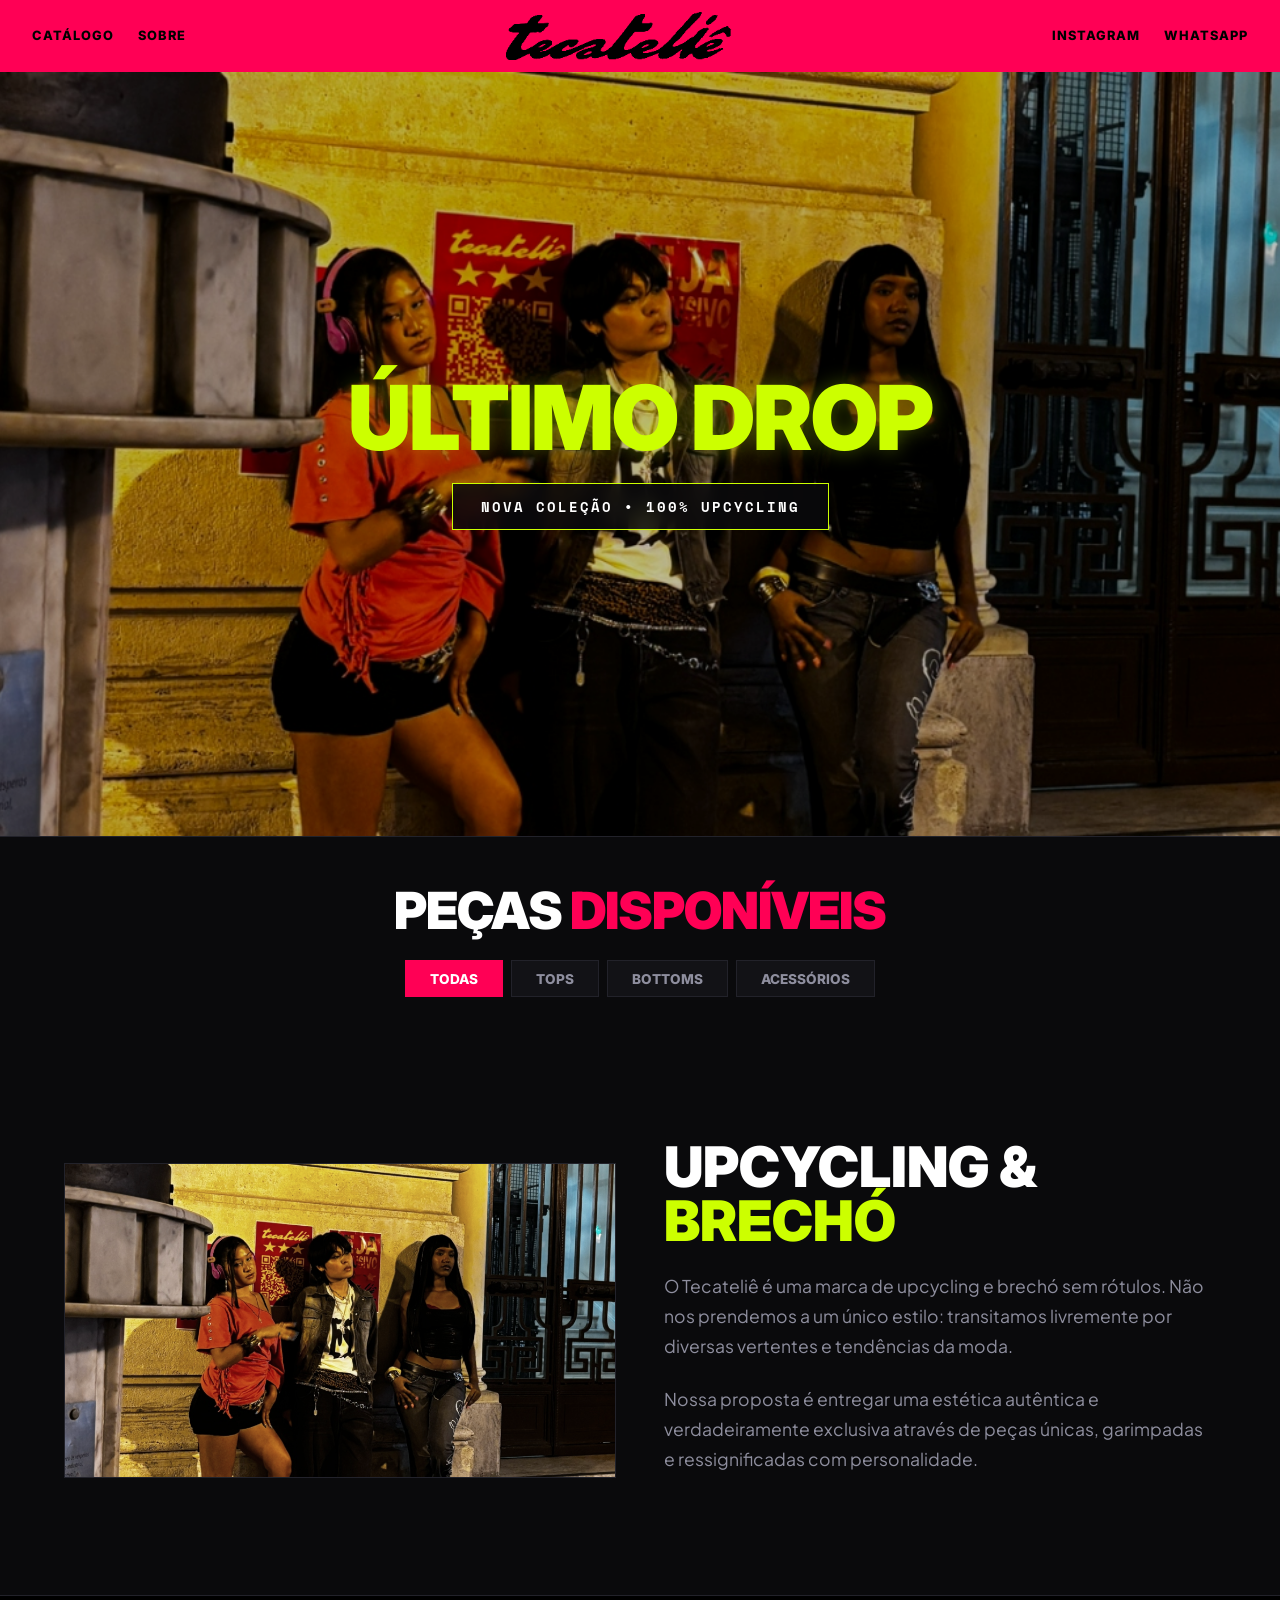
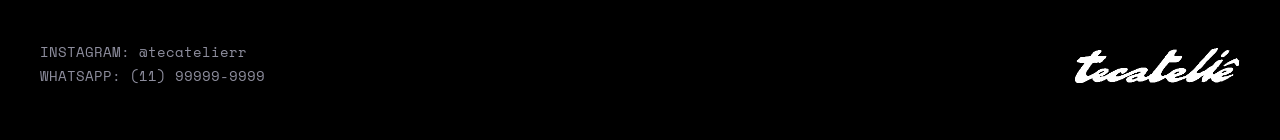
==== tecatelie/index.html @ 33df3a92 "Add files via upload" ====
<!DOCTYPE html>
<html lang="pt-BR">
<head>
    <meta charset="UTF-8">
    <meta name="viewport" content="width=device-width, initial-scale=1.0">
    <title>Tecateliê | Y2K Upcycling & Streetwear</title>
    <meta name="description" content="Coleção e peças exclusivas Tecateliê Upcycling. Estilo Y2K e streetwear nacional.">
    <!-- Google Fonts -->
    <link rel="preconnect" href="https://fonts.googleapis.com">
    <link rel="preconnect" href="https://fonts.gstatic.com" crossorigin>
    <link href="https://fonts.googleapis.com/css2?family=Inter:wght@800;900&family=Space+Mono:wght@400;700&family=Plus+Jakarta+Sans:wght@400;600;700&display=swap" rel="stylesheet">
    <link rel="stylesheet" href="style.css">
</head>
<body>

    <!-- Header Navigation Bar -->
    <nav class="nav-bar">
        <div class="nav-links-left">
            <a href="#catalog" class="nav-link">CATÁLOGO</a>
            <a href="#about" class="nav-link">SOBRE</a>
        </div>
        <div class="brand-logo-container">
            <img src="logo-pink.png" alt="Tecateliê" class="brand-logo-main">
        </div>
        <div class="nav-links-right">
            <a href="https://instagram.com/tecatelierr" target="_blank" class="nav-link">INSTAGRAM</a>
            <a href="https://wa.me/5511999999999" target="_blank" class="nav-link">WHATSAPP</a>
        </div>
    </nav>

    <!-- Giant Editorial Hero Banner -->
    <section class="hero-section">
        <img src="hero-model.jpg" alt="Tecateliê Streetwear" class="hero-image">
        <div class="hero-overlay-content">
            <h1 class="hero-giant-title">ÚLTIMO DROP</h1>
            <div class="hero-subtitle-box">
                <span class="hero-subtitle-text">NOVA COLEÇÃO • 100% UPCYCLING</span>
            </div>
        </div>
    </section>

    <!-- Editorial Header Title -->
    <div class="editorial-header" id="catalog">
        <h2 class="editorial-title">PEÇAS <span>DISPONÍVEIS</span></h2>
    </div>

    <!-- Catalog Filter & Ticket Grid -->
    <section class="catalog-section">
        <div class="brutal-filters">
            <button class="filter-btn active" data-filter="all">TODAS</button>
            <button class="filter-btn" data-filter="tops">TOPS</button>
            <button class="filter-btn" data-filter="bottoms">BOTTOMS</button>
            <button class="filter-btn" data-filter="accessories">ACESSÓRIOS</button>
        </div>

        <div class="catalog-grid" id="catalogGrid">
            <!-- Dynamically generated ticket items -->
        </div>
    </section>

    <!-- Product Showcase Area (Reveals on selection) -->
    <section class="showcase-section" id="featured" style="display: none;">
        <div class="showcase-grid">
            <!-- Visual Left Column -->
            <div class="showcase-visual">
                <img src="" alt="Peça Destaque" id="showcaseMainImg" class="showcase-main-img">
                <div class="showcase-thumbs-bar">
                    <div class="thumb-item active" onclick="changeShowcaseImage(0)">
                        <img src="" id="thumbImg1" alt="V1">
                    </div>
                    <div class="thumb-item" onclick="changeShowcaseImage(1)">
                        <img src="" id="thumbImg2" alt="V2">
                    </div>
                    <div class="thumb-item" onclick="changeShowcaseImage(2)">
                        <img src="" id="thumbImg3" alt="V3">
                    </div>
                </div>
            </div>

            <!-- Details Right Column -->
            <div class="showcase-info">
                <div>
                    <span class="ticket-tag" id="showcaseCategory">TOPS</span>
                    <h2 class="showcase-title" id="showcaseTitle">NOME DA PEÇA</h2>
                    <div class="showcase-price-tag" id="showcasePrice">R$ 00,00</div>

                    <div class="showcase-specs-list">
                        <div class="spec-item">
                            <label>TAMANHO</label>
                            <span id="showcaseSize">G</span>
                        </div>
                        <div class="spec-item">
                            <label>CONDIÇÃO</label>
                            <span id="showcaseCondition">10/10</span>
                        </div>
                    </div>

                    <div class="showcase-tabs-nav">
                        <button class="tab-btn active" onclick="switchTab('desc')">DESCRIÇÃO</button>
                        <button class="tab-btn" onclick="switchTab('comp')">COMPOSIÇÃO</button>
                        <button class="tab-btn" onclick="switchTab('ship')">COMO COMPRAR</button>
                    </div>

                    <div class="tab-body" id="tabContent">
                        Carregando detalhes...
                    </div>
                </div>

                <div class="cta-buttons">
                    <a href="#" target="_blank" class="btn-primary" id="waOrderBtn">
                        GARANTIR PEÇA VIA WHATSAPP ⚡
                    </a>
                    <a href="#" target="_blank" class="btn-secondary" id="igOrderBtn">
                        FALAR NO INSTAGRAM DM
                    </a>
                </div>
            </div>
        </div>
    </section>

    <!-- Methods / Editorial About Section -->
    <section class="methods-about-section" id="about">
        <div class="methods-photo-wrapper">
            <img src="hero-model.jpg" alt="Editorial Tecateliê">
        </div>
        <div class="methods-text-box">
            <h2>UPCYCLING & <span>BRECHÓ</span></h2>
            <p>O Tecateliê é uma marca de upcycling e brechó sem rótulos. Não nos prendemos a um único estilo: transitamos livremente por diversas vertentes e tendências da moda.</p>
            <p>Nossa proposta é entregar uma estética autêntica e verdadeiramente exclusiva através de peças únicas, garimpadas e ressignificadas com personalidade.</p>
        </div>
    </section>

    <!-- Footer -->
    <footer>
        <div class="footer-inner">
            <div class="footer-info">
                <p>INSTAGRAM: @tecatelierr</p>
                <p>WHATSAPP: (11) 99999-9999</p>
            </div>
            <div class="footer-logo">
                <img src="logo-black.png" alt="Tecateliê Logo">
            </div>
        </div>
    </footer>

    <script type="module" src="app.js"></script>
</body>
</html>
---- tecatelie/style.css ----
/* --- SDC / Cyberpunk Streetwear Editorial Theme --- */
:root {
    --bg-main: #0a0a0c;
    --bg-card: #121216;
    --bg-card-highlight: #1a1a22;
    --text-main: #ffffff;
    --text-muted: #8e8e9e;
    --acid-green: #ccff00;
    --hot-pink: #ff0055;
    --border-dark: #22222a;
    --border-green: #ccff00;
    
    --font-impact: 'Inter', sans-serif;
    --font-mono: 'Space Mono', monospace;
    --font-body: 'Plus Jakarta Sans', sans-serif;
}

* {
    margin: 0;
    padding: 0;
    box-sizing: border-box;
}

body {
    background-color: var(--bg-main);
    color: var(--text-main);
    font-family: var(--font-body);
    overflow-x: hidden;
    line-height: 1.3;
}

/* --- Top Navigation Bar --- */
.nav-bar {
    display: flex;
    justify-content: space-between;
    align-items: center;
    background-color: var(--hot-pink);
    border-bottom: none; /* Removed black border from header */
    padding: 0.75rem 2rem;
    position: sticky;
    top: 0;
    z-index: 100;
}

.nav-links-left, .nav-links-right {
    display: flex;
    gap: 1.5rem;
    align-items: center;
}

.nav-link {
    font-family: var(--font-impact);
    font-weight: 800;
    font-size: 0.8rem;
    text-transform: uppercase;
    color: #000000;
    text-decoration: none;
    letter-spacing: 1px;
    transition: color 0.2s;
}

.nav-link:hover {
    color: var(--text-main);
}

.brand-logo-container {
    display: flex;
    align-items: center;
    justify-content: center;
}

.brand-logo-main {
    height: 48px;
    object-fit: contain;
    filter: brightness(0); /* Make logo black on pink navbar */
}

/* --- Giant Editorial Hero --- */
.hero-section {
    position: relative;
    width: 100%;
    height: 85vh;
    min-height: 500px;
    background-color: #000;
    overflow: hidden;
    display: flex;
    align-items: center;
    justify-content: center;
    border-bottom: 1px solid var(--border-dark);
}

.hero-logo-img {
    max-width: 85%;
    width: 550px;
    height: auto;
    object-fit: contain;
    filter: invert(1) drop-shadow(0 0 25px rgba(255, 255, 255, 0.4));
    user-select: none;
}

.hero-image {
    width: 100%;
    height: 100%;
    object-fit: cover;
    object-position: center 25%;
    opacity: 0.75;
}

.hero-overlay-content {
    position: absolute;
    inset: 0;
    display: flex;
    flex-direction: column;
    justify-content: center;
    align-items: center;
    pointer-events: none;
    text-align: center;
}

.hero-giant-title {
    font-family: var(--font-impact);
    font-weight: 900;
    font-size: clamp(2.5rem, 7vw, 6rem); /* Reduced title size */
    text-transform: uppercase;
    line-height: 0.9;
    letter-spacing: -2px;
    color: var(--acid-green);
    text-shadow: 0 0 20px rgba(204, 255, 0, 0.3);
    user-select: none;
}

.hero-subtitle-box {
    margin-top: 1.5rem;
    background: rgba(10, 10, 12, 0.85);
    border: 1px solid var(--acid-green);
    padding: 0.75rem 1.75rem;
    backdrop-filter: blur(8px);
}

.hero-subtitle-text {
    font-family: var(--font-mono);
    font-size: 0.85rem;
    font-weight: 700;
    color: var(--text-main);
    text-transform: uppercase;
    letter-spacing: 2px;
}

/* --- Section Header (Huge Editorial Title) --- */
.editorial-header {
    text-align: center;
    padding: 3rem 1rem 1.5rem 1rem;
}

.editorial-title {
    font-family: var(--font-impact);
    font-weight: 900;
    font-size: clamp(1.8rem, 4vw, 3.2rem); /* Reduced title size */
    text-transform: uppercase;
    letter-spacing: -1px;
    color: var(--text-main);
    line-height: 1;
}

.editorial-title span {
    color: var(--hot-pink);
}

/* --- Ticket Style Product Grid --- */
.catalog-section {
    max-width: 1200px;
    margin: 0 auto 5rem auto;
    padding: 0 1.5rem;
}

.brutal-filters {
    display: flex;
    justify-content: center;
    gap: 0.5rem;
    margin-bottom: 3rem;
    flex-wrap: wrap;
}

.filter-btn {
    background-color: var(--bg-card);
    border: 1px solid var(--border-dark);
    color: var(--text-muted);
    padding: 0.6rem 1.5rem;
    font-family: var(--font-impact);
    font-weight: 800;
    font-size: 0.85rem;
    text-transform: uppercase;
    cursor: pointer;
    transition: all 0.2s;
}

.filter-btn:hover, .filter-btn.active {
    background-color: var(--hot-pink);
    color: #fff;
    border-color: var(--hot-pink);
}

.catalog-grid {
    display: grid;
    grid-template-columns: repeat(2, 1fr);
    gap: 1.5rem;
}

@media (max-width: 850px) {
    .catalog-grid {
        grid-template-columns: 1fr;
    }
}

/* Ticket Card Styling */
.ticket-card {
    display: grid;
    grid-template-columns: 140px 1fr;
    background-color: var(--bg-card);
    border: 1px solid var(--border-dark);
    position: relative;
    cursor: pointer;
    overflow: hidden;
    transition: transform 0.2s, border-color 0.2s;
}

.ticket-card:hover {
    border-color: var(--hot-pink);
    box-shadow: 0 0 15px rgba(255, 0, 122, 0.3);
    transform: translateY(-2px);
}

.ticket-img-wrapper {
    width: 100%;
    height: 100%;
    min-height: 140px;
    overflow: hidden;
    border-right: 1px dashed var(--border-dark);
}

.ticket-img-wrapper img {
    width: 100%;
    height: 100%;
    object-fit: cover;
}

.ticket-content {
    padding: 1.25rem;
    display: flex;
    flex-direction: column;
    justify-content: space-between;
}

.ticket-tag {
    font-family: var(--font-mono);
    font-size: 0.7rem;
    color: var(--hot-pink);
    text-transform: uppercase;
    font-weight: 700;
}

.ticket-title {
    font-family: var(--font-impact);
    font-weight: 900;
    font-size: 1.3rem;
    text-transform: uppercase;
    line-height: 1.1;
    color: var(--text-main);
    margin: 0.4rem 0;
}

.ticket-footer {
    display: flex;
    align-items: center;
    gap: 1rem;
}

.ticket-price {
    font-family: var(--font-impact);
    font-weight: 900;
    font-size: 1.2rem;
    color: var(--text-main);
}

.ticket-size {
    font-family: var(--font-mono);
    font-size: 0.75rem;
    background-color: rgba(255, 255, 255, 0.08);
    padding: 0.2rem 0.6rem;
    color: var(--text-muted);
}

.ticket-buy-badge {
    background-color: var(--hot-pink);
    color: #fff;
    font-family: var(--font-impact);
    font-weight: 800;
    font-size: 0.7rem;
    padding: 0.3rem 0.6rem;
    text-transform: uppercase;
}

.ticket-card.highlight .ticket-buy-badge {
    background-color: var(--acid-green);
    color: #000;
}

/* Ticket Barcode Right Stub */
.ticket-barcode-stub {
    display: flex;
    align-items: center;
    justify-content: center;
    border-left: 2px dashed var(--bg-main);
    background-color: rgba(255, 255, 255, 0.02);
    padding: 0.5rem;
}

.barcode-lines {
    width: 28px;
    height: 90px;
    background: repeating-linear-gradient(
        0deg,
        #fff,
        #fff 2px,
        transparent 2px,
        transparent 5px,
        #fff 5px,
        #fff 9px
    );
    opacity: 0.6;
}

/* --- Showcase Product Section --- */
.showcase-section {
    max-width: 1200px;
    margin: 2rem auto 4rem auto;
    padding: 0 1.5rem;
    scroll-margin-top: 80px;
}

.showcase-grid {
    display: grid;
    grid-template-columns: 1fr 1fr;
    background-color: var(--bg-card);
    border: 1px solid var(--border-dark);
}

@media (max-width: 850px) {
    .showcase-grid {
        grid-template-columns: 1fr;
    }
}

.showcase-visual {
    position: relative;
    background-color: #000;
    display: flex;
    flex-direction: column;
    align-items: center;
    justify-content: center;
    padding: 2rem;
    border-right: 1px solid var(--border-dark);
}

.showcase-main-img {
    max-width: 100%;
    max-height: 450px;
    object-fit: contain;
}

.showcase-thumbs-bar {
    display: flex;
    gap: 1rem;
    margin-top: 1.5rem;
}

.thumb-item {
    width: 60px;
    height: 60px;
    border: 1px solid var(--border-dark);
    cursor: pointer;
}

.thumb-item.active {
    border-color: var(--acid-green);
}

.thumb-item img {
    width: 100%;
    height: 100%;
    object-fit: cover;
}

.showcase-info {
    padding: 3rem 2.5rem;
    display: flex;
    flex-direction: column;
    justify-content: space-between;
}

.showcase-title {
    font-family: var(--font-impact);
    font-weight: 900;
    font-size: 2.5rem;
    text-transform: uppercase;
    color: var(--text-main);
    line-height: 1;
    margin: 0.5rem 0 1rem 0;
}

.showcase-price-tag {
    font-family: var(--font-impact);
    font-weight: 900;
    font-size: 2rem;
    color: var(--acid-green);
    margin-bottom: 2rem;
}

.showcase-specs-list {
    display: flex;
    gap: 2rem;
    margin-bottom: 2rem;
    border-top: 1px solid var(--border-dark);
    border-bottom: 1px solid var(--border-dark);
    padding: 1rem 0;
}

.spec-item label {
    display: block;
    font-family: var(--font-mono);
    font-size: 0.7rem;
    color: var(--text-muted);
}

.spec-item span {
    font-family: var(--font-impact);
    font-weight: 800;
    font-size: 1.1rem;
    color: var(--text-main);
}

.showcase-tabs-nav {
    display: flex;
    gap: 1rem;
    margin-bottom: 1rem;
}

.tab-btn {
    background: none;
    border: none;
    color: var(--text-muted);
    font-family: var(--font-impact);
    font-weight: 800;
    font-size: 0.85rem;
    cursor: pointer;
    padding-bottom: 0.3rem;
}

.tab-btn.active {
    color: var(--acid-green);
    border-bottom: 2px solid var(--acid-green);
}

.tab-body {
    font-size: 0.95rem;
    color: var(--text-muted);
    line-height: 1.6;
    margin-bottom: 2.5rem;
    min-height: 80px;
}

.cta-buttons {
    display: flex;
    flex-direction: column;
    gap: 1rem;
}

.btn-primary {
    background-color: var(--acid-green);
    color: #000;
    font-family: var(--font-impact);
    font-weight: 900;
    font-size: 1rem;
    text-transform: uppercase;
    text-align: center;
    padding: 1.2rem;
    text-decoration: none;
    transition: opacity 0.2s;
}

.btn-primary:hover {
    opacity: 0.9;
}

.btn-secondary {
    background-color: transparent;
    border: 1px solid var(--border-dark);
    color: var(--text-main);
    font-family: var(--font-impact);
    font-weight: 800;
    font-size: 0.9rem;
    text-transform: uppercase;
    text-align: center;
    padding: 1rem;
    text-decoration: none;
}

.btn-secondary:hover {
    border-color: var(--text-main);
}

/* --- Editorial "Methods of Payment" / About Section --- */
.methods-about-section {
    max-width: 1200px;
    margin: 6rem auto;
    padding: 0 1.5rem;
    display: grid;
    grid-template-columns: 1fr 1fr;
    gap: 3rem;
    align-items: center;
}

@media (max-width: 850px) {
    .methods-about-section {
        grid-template-columns: 1fr;
    }
}

.methods-photo-wrapper {
    position: relative;
    border: 1px solid var(--border-dark);
}

.methods-photo-wrapper img {
    width: 100%;
    height: auto;
    display: block;
    filter: grayscale(30%);
}

.methods-graffiti-tag {
    position: absolute;
    top: 15px;
    left: 15px;
    transform: rotate(-8deg); /* Top left overlapping image */
    font-family: var(--font-impact);
    font-weight: 900;
    font-size: clamp(2.5rem, 6vw, 4.5rem);
    color: var(--hot-pink);
    text-shadow: 2px 2px 0px #000, -1px -1px 0px #000, 1px -1px 0px #000, -1px 1px 0px #000, 0px 4px 10px rgba(0,0,0,0.8);
    pointer-events: none;
    z-index: 5;
    letter-spacing: 1px;
}

.methods-text-box h2 {
    font-family: var(--font-impact);
    font-weight: 900;
    font-size: 3.5rem;
    text-transform: uppercase;
    line-height: 0.95;
    margin-bottom: 1.5rem;
}

.methods-text-box h2 span {
    color: var(--acid-green);
}

.methods-text-box p {
    font-size: 1.1rem;
    color: var(--text-muted);
    line-height: 1.7;
    margin-bottom: 1.5rem;
}

/* --- Footer --- */
footer {
    border-top: 1px solid var(--border-dark);
    padding: 3rem 2rem;
    background-color: #000;
}

.footer-inner {
    max-width: 1200px;
    margin: 0 auto;
    display: flex;
    justify-content: space-between;
    align-items: center;
}

.footer-info p {
    font-family: var(--font-mono);
    font-size: 0.85rem;
    color: var(--text-muted);
    margin-bottom: 0.4rem;
}

.footer-logo img {
    height: 35px;
    filter: invert(1);
}
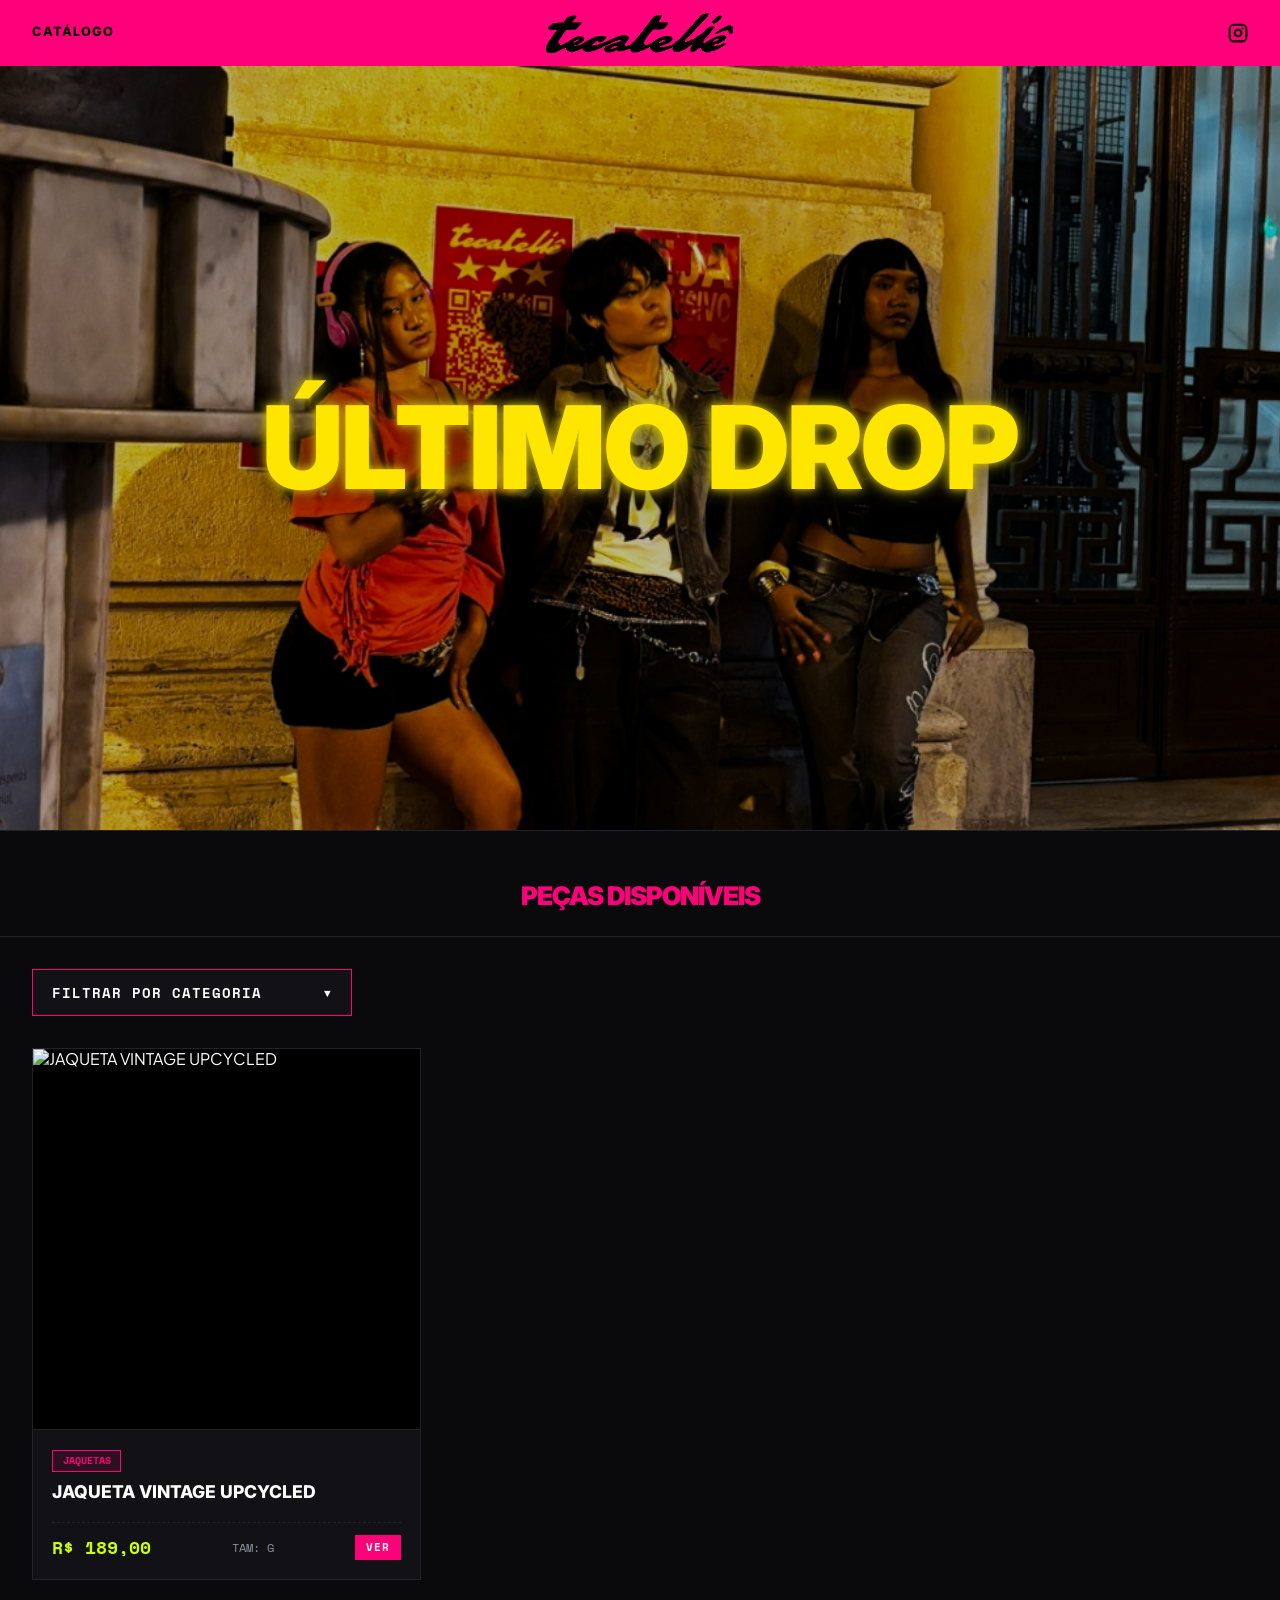
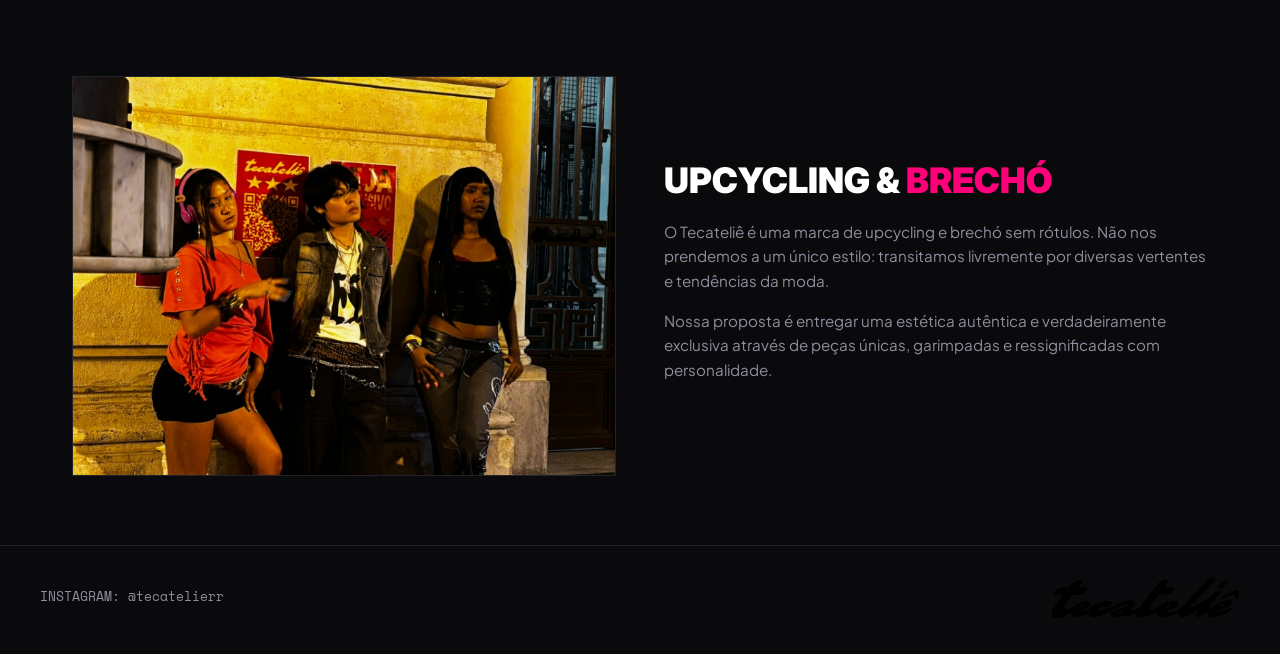
==== commit 84beef60: "Add files via upload" ====
--- a/tecatelie/index.html
+++ b/tecatelie/index.html
@@ -2,7 +2,7 @@
 <html lang="pt-BR">
 <head>
     <meta charset="UTF-8">
-    <meta name="viewport" content="width=device-width, initial-scale=1.0">
+    <meta name="viewport" content="width=device-width, initial-scale=1.0, maximum-scale=1.0, user-scalable=no">
     <title>Tecateliê | Y2K Upcycling & Streetwear</title>
     <meta name="description" content="Coleção e peças exclusivas Tecateliê Upcycling. Estilo Y2K e streetwear nacional.">
     <!-- Google Fonts -->
@@ -17,14 +17,18 @@
     <nav class="nav-bar">
         <div class="nav-links-left">
             <a href="#catalog" class="nav-link">CATÁLOGO</a>
-            <a href="#about" class="nav-link">SOBRE</a>
         </div>
         <div class="brand-logo-container">
-            <img src="logo-pink.png" alt="Tecateliê" class="brand-logo-main">
+            <img src="logo-black.png" alt="Tecateliê" class="brand-logo-main">
         </div>
         <div class="nav-links-right">
-            <a href="https://instagram.com/tecatelierr" target="_blank" class="nav-link">INSTAGRAM</a>
-            <a href="https://wa.me/5511999999999" target="_blank" class="nav-link">WHATSAPP</a>
+            <a href="https://instagram.com/tecatelierr" target="_blank" class="nav-link nav-icon-link" title="Instagram">
+                <svg class="nav-icon" viewBox="0 0 24 24" fill="none" stroke="currentColor" stroke-width="2.5" stroke-linecap="round" stroke-linejoin="round">
+                    <rect x="2" y="2" width="20" height="20" rx="5" ry="5"></rect>
+                    <path d="M16 11.37A4 4 0 1 1 12.63 8 4 4 0 0 1 16 11.37z"></path>
+                    <line x1="17.5" y1="6.5" x2="17.51" y2="6.5"></line>
+                </svg>
+            </a>
         </div>
     </nav>
 
@@ -33,24 +37,30 @@
         <img src="hero-model.jpg" alt="Tecateliê Streetwear" class="hero-image">
         <div class="hero-overlay-content">
             <h1 class="hero-giant-title">ÚLTIMO DROP</h1>
-            <div class="hero-subtitle-box">
-                <span class="hero-subtitle-text">NOVA COLEÇÃO • 100% UPCYCLING</span>
-            </div>
         </div>
     </section>
 
     <!-- Editorial Header Title -->
     <div class="editorial-header" id="catalog">
-        <h2 class="editorial-title">PEÇAS <span>DISPONÍVEIS</span></h2>
+        <h2 class="editorial-title"><span>PEÇAS DISPONÍVEIS</span></h2>
     </div>
 
     <!-- Catalog Filter & Ticket Grid -->
     <section class="catalog-section">
-        <div class="brutal-filters">
-            <button class="filter-btn active" data-filter="all">TODAS</button>
-            <button class="filter-btn" data-filter="tops">TOPS</button>
-            <button class="filter-btn" data-filter="bottoms">BOTTOMS</button>
-            <button class="filter-btn" data-filter="accessories">ACESSÓRIOS</button>
+        <div class="filter-dropdown-wrapper">
+            <button class="filter-toggle-btn" id="filterToggle">
+                <span id="filterLabel">FILTRAR POR CATEGORIA</span>
+                <span class="filter-arrow" id="filterArrow">▼</span>
+            </button>
+            <ul class="filter-list" id="filterList">
+                <li class="filter-item active" data-filter="all">TODAS AS PEÇAS</li>
+                <li class="filter-item" data-filter="blusas">BLUSAS</li>
+                <li class="filter-item" data-filter="jaquetas">JAQUETAS</li>
+                <li class="filter-item" data-filter="calcas">CALÇAS</li>
+                <li class="filter-item" data-filter="shorts">SHORTS</li>
+                <li class="filter-item" data-filter="sapatos">SAPATOS</li>
+                <li class="filter-item" data-filter="acessorios">ACESSÓRIOS</li>
+            </ul>
         </div>
 
         <div class="catalog-grid" id="catalogGrid">
@@ -107,11 +117,8 @@
                 </div>
 
                 <div class="cta-buttons">
-                    <a href="#" target="_blank" class="btn-primary" id="waOrderBtn">
-                        GARANTIR PEÇA VIA WHATSAPP ⚡
-                    </a>
-                    <a href="#" target="_blank" class="btn-secondary" id="igOrderBtn">
-                        FALAR NO INSTAGRAM DM
+                    <a href="#" target="_blank" class="btn-primary" id="igOrderBtn">
+                        FALAR NO INSTAGRAM DM ⚡
                     </a>
                 </div>
             </div>
@@ -135,7 +142,6 @@
         <div class="footer-inner">
             <div class="footer-info">
                 <p>INSTAGRAM: @tecatelierr</p>
-                <p>WHATSAPP: (11) 99999-9999</p>
             </div>
             <div class="footer-logo">
                 <img src="logo-black.png" alt="Tecateliê Logo">
@@ -143,6 +149,6 @@
         </div>
     </footer>
 
-    <script type="module" src="app.js"></script>
+    <script src="app.js"></script>
 </body>
 </html>
--- a/tecatelie/style.css
+++ b/tecatelie/style.css
@@ -6,7 +6,7 @@
     --text-main: #ffffff;
     --text-muted: #8e8e9e;
     --acid-green: #ccff00;
-    --hot-pink: #ff0055;
+    --hot-pink: #ff007a;
     --border-dark: #22222a;
     --border-green: #ccff00;
     
@@ -31,21 +31,29 @@
 
 /* --- Top Navigation Bar --- */
 .nav-bar {
-    display: flex;
-    justify-content: space-between;
+    display: grid;
+    grid-template-columns: 1fr auto 1fr;
     align-items: center;
     background-color: var(--hot-pink);
-    border-bottom: none; /* Removed black border from header */
-    padding: 0.75rem 2rem;
+    border-bottom: none;
+    padding: 0.8rem 2rem;
     position: sticky;
     top: 0;
     z-index: 100;
 }
 
-.nav-links-left, .nav-links-right {
+.nav-links-left {
     display: flex;
     gap: 1.5rem;
     align-items: center;
+    justify-self: start;
+}
+
+.nav-links-right {
+    display: flex;
+    gap: 1.5rem;
+    align-items: center;
+    justify-self: end;
 }
 
 .nav-link {
@@ -56,23 +64,45 @@
     color: #000000;
     text-decoration: none;
     letter-spacing: 1px;
-    transition: color 0.2s;
+    transition: opacity 0.2s;
+    display: inline-flex;
+    align-items: center;
 }
 
 .nav-link:hover {
-    color: var(--text-main);
+    color: #000000;
+    opacity: 0.7;
+}
+
+.nav-icon-link {
+    display: inline-flex;
+    align-items: center;
+    justify-content: center;
+}
+
+.nav-icon {
+    width: 20px;
+    height: 20px;
+    stroke: #000000;
+    display: block;
+    transition: opacity 0.2s;
+}
+
+.nav-icon:hover {
+    opacity: 0.7;
 }
 
 .brand-logo-container {
     display: flex;
     align-items: center;
     justify-content: center;
+    justify-self: center;
 }
 
 .brand-logo-main {
-    height: 48px;
+    height: 40px;
     object-fit: contain;
-    filter: brightness(0); /* Make logo black on pink navbar */
+    filter: brightness(0); /* Force black logo */
 }
 
 /* --- Giant Editorial Hero --- */
@@ -89,15 +119,6 @@
     border-bottom: 1px solid var(--border-dark);
 }
 
-.hero-logo-img {
-    max-width: 85%;
-    width: 550px;
-    height: auto;
-    object-fit: contain;
-    filter: invert(1) drop-shadow(0 0 25px rgba(255, 255, 255, 0.4));
-    user-select: none;
-}
-
 .hero-image {
     width: 100%;
     height: 100%;
@@ -113,335 +134,351 @@
     flex-direction: column;
     justify-content: center;
     align-items: center;
+    text-align: center;
     pointer-events: none;
+}
+
+.hero-giant-title {
+    font-family: var(--font-impact);
+    font-size: clamp(3.5rem, 9vw, 7.5rem);
+    font-weight: 900;
+    text-transform: uppercase;
+    color: #FFE600;
+    letter-spacing: -2px;
+    line-height: 0.9;
+    text-shadow: 
+        0 0 10px rgba(255, 230, 0, 0.8),
+        0 0 20px rgba(255, 230, 0, 0.4),
+        0 0 30px rgba(0, 0, 0, 0.8);
+}
+
+.hero-subtitle-box {
+    align-self: flex-start;
+    background-color: var(--hot-pink);
+    color: var(--text-main);
+    padding: 0.5rem 1.2rem;
+    transform: rotate(-1deg);
+}
+
+.hero-subtitle-text {
+    font-family: var(--font-mono);
+    font-weight: 700;
+    font-size: 0.85rem;
+    letter-spacing: 1px;
+}
+
+/* --- Editorial Title Header --- */
+.editorial-header {
+    padding: 3rem 2rem 1.5rem;
+    border-bottom: 1px solid var(--border-dark);
+    display: flex;
+    align-items: center;
+    justify-content: center;
     text-align: center;
 }
 
-.hero-giant-title {
-    font-family: var(--font-impact);
+.editorial-title {
+    font-family: var(--font-impact);
+    font-size: 1.6rem;
     font-weight: 900;
-    font-size: clamp(2.5rem, 7vw, 6rem); /* Reduced title size */
-    text-transform: uppercase;
-    line-height: 0.9;
-    letter-spacing: -2px;
-    color: var(--acid-green);
-    text-shadow: 0 0 20px rgba(204, 255, 0, 0.3);
-    user-select: none;
-}
-
-.hero-subtitle-box {
-    margin-top: 1.5rem;
-    background: rgba(10, 10, 12, 0.85);
-    border: 1px solid var(--acid-green);
-    padding: 0.75rem 1.75rem;
-    backdrop-filter: blur(8px);
-}
-
-.hero-subtitle-text {
-    font-family: var(--font-mono);
-    font-size: 0.85rem;
-    font-weight: 700;
-    color: var(--text-main);
-    text-transform: uppercase;
-    letter-spacing: 2px;
-}
-
-/* --- Section Header (Huge Editorial Title) --- */
-.editorial-header {
-    text-align: center;
-    padding: 3rem 1rem 1.5rem 1rem;
-}
-
-.editorial-title {
-    font-family: var(--font-impact);
-    font-weight: 900;
-    font-size: clamp(1.8rem, 4vw, 3.2rem); /* Reduced title size */
     text-transform: uppercase;
     letter-spacing: -1px;
-    color: var(--text-main);
-    line-height: 1;
+    color: var(--hot-pink);
 }
 
 .editorial-title span {
     color: var(--hot-pink);
 }
 
-/* --- Ticket Style Product Grid --- */
+/* --- Catalog Section & Filter Dropdown --- */
 .catalog-section {
-    max-width: 1200px;
-    margin: 0 auto 5rem auto;
-    padding: 0 1.5rem;
-}
-
-.brutal-filters {
-    display: flex;
-    justify-content: center;
-    gap: 0.5rem;
-    margin-bottom: 3rem;
-    flex-wrap: wrap;
-}
-
-.filter-btn {
+    padding: 2rem;
+    max-width: 1400px;
+    margin: 0 auto;
+}
+
+.filter-dropdown-wrapper {
+    position: relative;
+    margin-bottom: 2rem;
+    max-width: 320px;
+}
+
+.filter-toggle-btn {
+    width: 100%;
+    display: flex;
+    justify-content: space-between;
+    align-items: center;
+    background-color: var(--bg-card);
+    border: 1px solid var(--hot-pink);
+    color: var(--text-main);
+    font-family: var(--font-mono);
+    font-size: 0.85rem;
+    font-weight: 700;
+    padding: 0.8rem 1.2rem;
+    cursor: pointer;
+    text-transform: uppercase;
+    letter-spacing: 1px;
+    transition: background-color 0.2s;
+}
+
+.filter-toggle-btn:hover {
+    background-color: var(--bg-card-highlight);
+}
+
+.filter-arrow {
+    font-size: 0.7rem;
+    transition: transform 0.25s;
+}
+
+.filter-arrow.open {
+    transform: rotate(180deg);
+}
+
+.filter-list {
+    position: absolute;
+    top: 100%;
+    left: 0;
+    width: 100%;
+    background-color: var(--bg-card);
+    border: 1px solid var(--hot-pink);
+    border-top: none;
+    list-style: none;
+    z-index: 50;
+    display: none;
+}
+
+.filter-list.open {
+    display: block;
+}
+
+.filter-item {
+    padding: 0.75rem 1.2rem;
+    font-family: var(--font-mono);
+    font-size: 0.82rem;
+    font-weight: 700;
+    color: var(--text-muted);
+    cursor: pointer;
+    text-transform: uppercase;
+    letter-spacing: 1px;
+    border-bottom: 1px solid var(--border-dark);
+    transition: background-color 0.15s, color 0.15s;
+}
+
+.filter-item:last-child {
+    border-bottom: none;
+}
+
+.filter-item:hover {
+    background-color: rgba(255, 0, 122, 0.1);
+    color: var(--text-main);
+}
+
+.filter-item.active {
+    background-color: var(--hot-pink);
+    color: var(--text-main);
+}
+
+/* --- Catalog Ticket Cards Grid --- */
+.catalog-grid {
+    display: grid;
+    grid-template-columns: repeat(auto-fill, minmax(320px, 1fr));
+    gap: 1.5rem;
+}
+
+.ticket-card {
     background-color: var(--bg-card);
     border: 1px solid var(--border-dark);
-    color: var(--text-muted);
-    padding: 0.6rem 1.5rem;
-    font-family: var(--font-impact);
-    font-weight: 800;
-    font-size: 0.85rem;
-    text-transform: uppercase;
-    cursor: pointer;
-    transition: all 0.2s;
-}
-
-.filter-btn:hover, .filter-btn.active {
-    background-color: var(--hot-pink);
-    color: #fff;
-    border-color: var(--hot-pink);
-}
-
-.catalog-grid {
-    display: grid;
-    grid-template-columns: repeat(2, 1fr);
-    gap: 1.5rem;
-}
-
-@media (max-width: 850px) {
-    .catalog-grid {
-        grid-template-columns: 1fr;
-    }
-}
-
-/* Ticket Card Styling */
-.ticket-card {
-    display: grid;
-    grid-template-columns: 140px 1fr;
-    background-color: var(--bg-card);
-    border: 1px solid var(--border-dark);
+    display: flex;
+    flex-direction: column;
     position: relative;
     cursor: pointer;
+    transition: transform 0.2s, border-color 0.2s;
+}
+
+.ticket-card:hover {
+    transform: translateY(-4px);
+    border-color: var(--hot-pink);
+}
+
+.ticket-img-wrapper {
+    position: relative;
+    width: 100%;
+    height: 380px;
     overflow: hidden;
-    transition: transform 0.2s, border-color 0.2s;
-}
-
-.ticket-card:hover {
-    border-color: var(--hot-pink);
-    box-shadow: 0 0 15px rgba(255, 0, 122, 0.3);
-    transform: translateY(-2px);
-}
-
-.ticket-img-wrapper {
-    width: 100%;
-    height: 100%;
-    min-height: 140px;
-    overflow: hidden;
-    border-right: 1px dashed var(--border-dark);
+    background-color: #000;
 }
 
 .ticket-img-wrapper img {
     width: 100%;
     height: 100%;
     object-fit: cover;
+    transition: transform 0.3s;
+}
+
+.ticket-card:hover .ticket-img-wrapper img {
+    transform: scale(1.03);
 }
 
 .ticket-content {
-    padding: 1.25rem;
+    padding: 1.2rem;
+    display: flex;
+    flex-direction: column;
+    gap: 0.6rem;
+    border-top: 1px solid var(--border-dark);
+}
+
+.ticket-tag {
+    align-self: flex-start;
+    font-family: var(--font-mono);
+    font-size: 0.65rem;
+    font-weight: 700;
+    color: var(--hot-pink);
+    background-color: rgba(255, 0, 122, 0.1);
+    border: 1px solid var(--hot-pink);
+    padding: 0.2rem 0.6rem;
+    text-transform: uppercase;
+}
+
+.ticket-title {
+    font-family: var(--font-impact);
+    font-size: 1.1rem;
+    font-weight: 800;
+    text-transform: uppercase;
+    color: var(--text-main);
+}
+
+.ticket-footer {
+    display: flex;
+    justify-content: space-between;
+    align-items: center;
+    margin-top: 0.5rem;
+    padding-top: 0.8rem;
+    border-top: 1px dashed var(--border-dark);
+    font-family: var(--font-mono);
+}
+
+.ticket-price {
+    font-size: 1.1rem;
+    font-weight: 700;
+    color: var(--acid-green);
+}
+
+.ticket-size {
+    font-size: 0.75rem;
+    color: var(--text-muted);
+}
+
+.ticket-buy-badge {
+    background-color: var(--hot-pink);
+    color: var(--text-main);
+    font-size: 0.7rem;
+    font-weight: 700;
+    padding: 0.3rem 0.7rem;
+    letter-spacing: 1px;
+}
+
+/* --- Showcase Section --- */
+.showcase-section {
+    padding: 4rem 2rem;
+    background-color: var(--bg-card-highlight);
+    border-top: 1px solid var(--border-dark);
+    border-bottom: 1px solid var(--border-dark);
+}
+
+.showcase-grid {
+    max-width: 1200px;
+    margin: 0 auto;
+    display: grid;
+    grid-template-columns: 1fr 1fr;
+    gap: 3rem;
+}
+
+.showcase-visual {
+    display: flex;
+    flex-direction: column;
+    gap: 1rem;
+}
+
+.showcase-main-img {
+    width: 100%;
+    height: 500px;
+    object-fit: cover;
+    border: 1px solid var(--border-dark);
+}
+
+.showcase-thumbs-bar {
+    display: flex;
+    gap: 0.8rem;
+}
+
+.thumb-item {
+    width: 80px;
+    height: 80px;
+    border: 1px solid var(--border-dark);
+    cursor: pointer;
+    opacity: 0.6;
+    transition: opacity 0.2s, border-color 0.2s;
+}
+
+.thumb-item.active, .thumb-item:hover {
+    opacity: 1;
+    border-color: var(--hot-pink);
+}
+
+.thumb-item img {
+    width: 100%;
+    height: 100%;
+    object-fit: cover;
+}
+
+.showcase-info {
     display: flex;
     flex-direction: column;
     justify-content: space-between;
 }
 
-.ticket-tag {
-    font-family: var(--font-mono);
-    font-size: 0.7rem;
-    color: var(--hot-pink);
-    text-transform: uppercase;
-    font-weight: 700;
-}
-
-.ticket-title {
-    font-family: var(--font-impact);
+.showcase-title {
+    font-family: var(--font-impact);
+    font-size: 2.2rem;
     font-weight: 900;
-    font-size: 1.3rem;
-    text-transform: uppercase;
-    line-height: 1.1;
-    color: var(--text-main);
-    margin: 0.4rem 0;
-}
-
-.ticket-footer {
-    display: flex;
-    align-items: center;
+    text-transform: uppercase;
+    margin-top: 0.5rem;
+}
+
+.showcase-price-tag {
+    font-family: var(--font-mono);
+    font-size: 1.8rem;
+    font-weight: 700;
+    color: var(--acid-green);
+    margin: 1rem 0;
+}
+
+.showcase-specs-list {
+    display: flex;
+    gap: 2rem;
+    margin-bottom: 1.5rem;
+    background-color: var(--bg-main);
+    padding: 1rem;
+    border: 1px solid var(--border-dark);
+}
+
+.spec-item label {
+    font-family: var(--font-mono);
+    font-size: 0.65rem;
+    color: var(--text-muted);
+    display: block;
+}
+
+.spec-item span {
+    font-family: var(--font-impact);
+    font-size: 1rem;
+    font-weight: 700;
+}
+
+.showcase-tabs-nav {
+    display: flex;
     gap: 1rem;
-}
-
-.ticket-price {
-    font-family: var(--font-impact);
-    font-weight: 900;
-    font-size: 1.2rem;
-    color: var(--text-main);
-}
-
-.ticket-size {
-    font-family: var(--font-mono);
-    font-size: 0.75rem;
-    background-color: rgba(255, 255, 255, 0.08);
-    padding: 0.2rem 0.6rem;
-    color: var(--text-muted);
-}
-
-.ticket-buy-badge {
-    background-color: var(--hot-pink);
-    color: #fff;
-    font-family: var(--font-impact);
-    font-weight: 800;
-    font-size: 0.7rem;
-    padding: 0.3rem 0.6rem;
-    text-transform: uppercase;
-}
-
-.ticket-card.highlight .ticket-buy-badge {
-    background-color: var(--acid-green);
-    color: #000;
-}
-
-/* Ticket Barcode Right Stub */
-.ticket-barcode-stub {
-    display: flex;
-    align-items: center;
-    justify-content: center;
-    border-left: 2px dashed var(--bg-main);
-    background-color: rgba(255, 255, 255, 0.02);
-    padding: 0.5rem;
-}
-
-.barcode-lines {
-    width: 28px;
-    height: 90px;
-    background: repeating-linear-gradient(
-        0deg,
-        #fff,
-        #fff 2px,
-        transparent 2px,
-        transparent 5px,
-        #fff 5px,
-        #fff 9px
-    );
-    opacity: 0.6;
-}
-
-/* --- Showcase Product Section --- */
-.showcase-section {
-    max-width: 1200px;
-    margin: 2rem auto 4rem auto;
-    padding: 0 1.5rem;
-    scroll-margin-top: 80px;
-}
-
-.showcase-grid {
-    display: grid;
-    grid-template-columns: 1fr 1fr;
-    background-color: var(--bg-card);
-    border: 1px solid var(--border-dark);
-}
-
-@media (max-width: 850px) {
-    .showcase-grid {
-        grid-template-columns: 1fr;
-    }
-}
-
-.showcase-visual {
-    position: relative;
-    background-color: #000;
-    display: flex;
-    flex-direction: column;
-    align-items: center;
-    justify-content: center;
-    padding: 2rem;
-    border-right: 1px solid var(--border-dark);
-}
-
-.showcase-main-img {
-    max-width: 100%;
-    max-height: 450px;
-    object-fit: contain;
-}
-
-.showcase-thumbs-bar {
-    display: flex;
-    gap: 1rem;
-    margin-top: 1.5rem;
-}
-
-.thumb-item {
-    width: 60px;
-    height: 60px;
-    border: 1px solid var(--border-dark);
-    cursor: pointer;
-}
-
-.thumb-item.active {
-    border-color: var(--acid-green);
-}
-
-.thumb-item img {
-    width: 100%;
-    height: 100%;
-    object-fit: cover;
-}
-
-.showcase-info {
-    padding: 3rem 2.5rem;
-    display: flex;
-    flex-direction: column;
-    justify-content: space-between;
-}
-
-.showcase-title {
-    font-family: var(--font-impact);
-    font-weight: 900;
-    font-size: 2.5rem;
-    text-transform: uppercase;
-    color: var(--text-main);
-    line-height: 1;
-    margin: 0.5rem 0 1rem 0;
-}
-
-.showcase-price-tag {
-    font-family: var(--font-impact);
-    font-weight: 900;
-    font-size: 2rem;
-    color: var(--acid-green);
-    margin-bottom: 2rem;
-}
-
-.showcase-specs-list {
-    display: flex;
-    gap: 2rem;
-    margin-bottom: 2rem;
-    border-top: 1px solid var(--border-dark);
     border-bottom: 1px solid var(--border-dark);
-    padding: 1rem 0;
-}
-
-.spec-item label {
-    display: block;
-    font-family: var(--font-mono);
-    font-size: 0.7rem;
-    color: var(--text-muted);
-}
-
-.spec-item span {
-    font-family: var(--font-impact);
-    font-weight: 800;
-    font-size: 1.1rem;
-    color: var(--text-main);
-}
-
-.showcase-tabs-nav {
-    display: flex;
-    gap: 1rem;
     margin-bottom: 1rem;
 }
 
@@ -449,135 +486,105 @@
     background: none;
     border: none;
     color: var(--text-muted);
-    font-family: var(--font-impact);
-    font-weight: 800;
-    font-size: 0.85rem;
+    font-family: var(--font-mono);
+    font-size: 0.8rem;
+    font-weight: 700;
+    padding-bottom: 0.5rem;
     cursor: pointer;
-    padding-bottom: 0.3rem;
+    border-bottom: 2px solid transparent;
 }
 
 .tab-btn.active {
-    color: var(--acid-green);
-    border-bottom: 2px solid var(--acid-green);
+    color: var(--hot-pink);
+    border-bottom-color: var(--hot-pink);
 }
 
 .tab-body {
-    font-size: 0.95rem;
+    font-size: 0.9rem;
     color: var(--text-muted);
     line-height: 1.6;
-    margin-bottom: 2.5rem;
     min-height: 80px;
 }
 
 .cta-buttons {
     display: flex;
     flex-direction: column;
-    gap: 1rem;
+    gap: 0.8rem;
+    margin-top: 1.5rem;
 }
 
 .btn-primary {
-    background-color: var(--acid-green);
-    color: #000;
+    background-color: var(--hot-pink);
+    color: var(--text-main);
+    padding: 1rem;
+    text-align: center;
     font-family: var(--font-impact);
     font-weight: 900;
-    font-size: 1rem;
-    text-transform: uppercase;
-    text-align: center;
-    padding: 1.2rem;
     text-decoration: none;
+    font-size: 0.9rem;
+    letter-spacing: 1px;
     transition: opacity 0.2s;
-}
-
-.btn-primary:hover {
-    opacity: 0.9;
 }
 
 .btn-secondary {
     background-color: transparent;
     border: 1px solid var(--border-dark);
     color: var(--text-main);
+    padding: 1rem;
+    text-align: center;
     font-family: var(--font-impact);
     font-weight: 800;
-    font-size: 0.9rem;
-    text-transform: uppercase;
-    text-align: center;
-    padding: 1rem;
     text-decoration: none;
-}
-
-.btn-secondary:hover {
-    border-color: var(--text-main);
-}
-
-/* --- Editorial "Methods of Payment" / About Section --- */
+    font-size: 0.85rem;
+    letter-spacing: 1px;
+}
+
+.btn-primary:hover, .btn-secondary:hover {
+    opacity: 0.85;
+}
+
+/* --- Methods / About Section --- */
 .methods-about-section {
-    max-width: 1200px;
-    margin: 6rem auto;
-    padding: 0 1.5rem;
     display: grid;
     grid-template-columns: 1fr 1fr;
+    max-width: 1200px;
+    margin: 4rem auto;
+    padding: 0 2rem;
     gap: 3rem;
     align-items: center;
 }
 
-@media (max-width: 850px) {
-    .methods-about-section {
-        grid-template-columns: 1fr;
-    }
-}
-
-.methods-photo-wrapper {
-    position: relative;
+.methods-photo-wrapper img {
+    width: 100%;
+    height: 400px;
+    object-fit: cover;
     border: 1px solid var(--border-dark);
 }
 
-.methods-photo-wrapper img {
-    width: 100%;
-    height: auto;
-    display: block;
-    filter: grayscale(30%);
-}
-
-.methods-graffiti-tag {
-    position: absolute;
-    top: 15px;
-    left: 15px;
-    transform: rotate(-8deg); /* Top left overlapping image */
-    font-family: var(--font-impact);
+.methods-text-box h2 {
+    font-family: var(--font-impact);
+    font-size: 2.2rem;
     font-weight: 900;
-    font-size: clamp(2.5rem, 6vw, 4.5rem);
+    text-transform: uppercase;
+    margin-bottom: 1rem;
+}
+
+.methods-text-box h2 span {
     color: var(--hot-pink);
-    text-shadow: 2px 2px 0px #000, -1px -1px 0px #000, 1px -1px 0px #000, -1px 1px 0px #000, 0px 4px 10px rgba(0,0,0,0.8);
-    pointer-events: none;
-    z-index: 5;
-    letter-spacing: 1px;
-}
-
-.methods-text-box h2 {
-    font-family: var(--font-impact);
-    font-weight: 900;
-    font-size: 3.5rem;
-    text-transform: uppercase;
-    line-height: 0.95;
-    margin-bottom: 1.5rem;
-}
-
-.methods-text-box h2 span {
-    color: var(--acid-green);
 }
 
 .methods-text-box p {
-    font-size: 1.1rem;
+    font-size: 0.95rem;
     color: var(--text-muted);
-    line-height: 1.7;
-    margin-bottom: 1.5rem;
+    margin-bottom: 1rem;
+    line-height: 1.6;
 }
 
 /* --- Footer --- */
 footer {
     border-top: 1px solid var(--border-dark);
-    padding: 3rem 2rem;
-    background-color: #000;
+    background-color: var(--bg-main);
+    padding: 2rem;
 }
 
 .footer-inner {
@@ -590,12 +597,149 @@
 
 .footer-info p {
     font-family: var(--font-mono);
-    font-size: 0.85rem;
+    font-size: 0.8rem;
     color: var(--text-muted);
-    margin-bottom: 0.4rem;
+    margin-bottom: 0.3rem;
 }
 
 .footer-logo img {
-    height: 35px;
-    filter: invert(1);
-}
+    height: 40px;
+    object-fit: contain;
+}
+
+/* Responsive Media Queries */
+@media (max-width: 768px) {
+    html, body {
+        overflow-x: hidden;
+        max-width: 100%;
+        width: 100%;
+    }
+
+    .nav-bar {
+        padding: 0.6rem 0.8rem;
+        grid-template-columns: 1fr auto 1fr;
+        gap: 0.3rem;
+    }
+
+    .nav-links-left {
+        gap: 0.6rem;
+    }
+
+    .nav-links-right {
+        gap: 0.6rem;
+    }
+
+    .nav-link {
+        font-size: 0.65rem;
+        letter-spacing: 0.3px;
+    }
+
+    .nav-icon {
+        width: 16px;
+        height: 16px;
+    }
+
+    .brand-logo-main {
+        height: 24px;
+    }
+
+    .hero-section {
+        height: 50vh;
+        min-height: 300px;
+    }
+
+    .hero-giant-title {
+        font-size: clamp(2.2rem, 8vw, 4.5rem);
+        letter-spacing: -1px;
+        padding: 0 0.8rem;
+        width: 100%;
+    }
+
+    .editorial-header {
+        padding: 2rem 1rem 1rem;
+    }
+
+    .editorial-title {
+        font-size: 1.2rem;
+    }
+
+    .catalog-section {
+        padding: 1.5rem 1rem;
+    }
+
+    .filter-dropdown-wrapper {
+        max-width: 100%;
+        width: 100%;
+    }
+
+    .catalog-grid {
+        grid-template-columns: repeat(auto-fill, minmax(250px, 1fr));
+        gap: 1.2rem;
+    }
+
+    .ticket-img-wrapper {
+        height: 320px;
+    }
+
+    .showcase-section {
+        padding: 2rem 1rem;
+    }
+
+    .showcase-grid {
+        grid-template-columns: 1fr;
+        gap: 1.5rem;
+    }
+
+    .showcase-main-img {
+        height: 350px;
+    }
+
+    .showcase-thumbs-bar {
+        gap: 0.5rem;
+    }
+
+    .thumb-item {
+        width: 65px;
+        height: 65px;
+    }
+
+    .showcase-title {
+        font-size: 1.6rem;
+        margin-top: 0.3rem;
+    }
+
+    .showcase-price-tag {
+        font-size: 1.4rem;
+        margin: 0.8rem 0;
+    }
+
+    .showcase-specs-list {
+        gap: 1rem;
+        padding: 0.8rem;
+    }
+
+    .methods-about-section {
+        grid-template-columns: 1fr;
+        gap: 1.5rem;
+        padding: 0 1rem;
+        margin: 2.5rem auto;
+    }
+
+    .methods-photo-wrapper img {
+        height: 280px;
+    }
+
+    .methods-text-box h2 {
+        font-size: 1.6rem;
+    }
+
+    footer {
+        padding: 1.5rem 1rem;
+    }
+
+    .footer-inner {
+        flex-direction: column;
+        gap: 1.5rem;
+        text-align: center;
+    }
+}
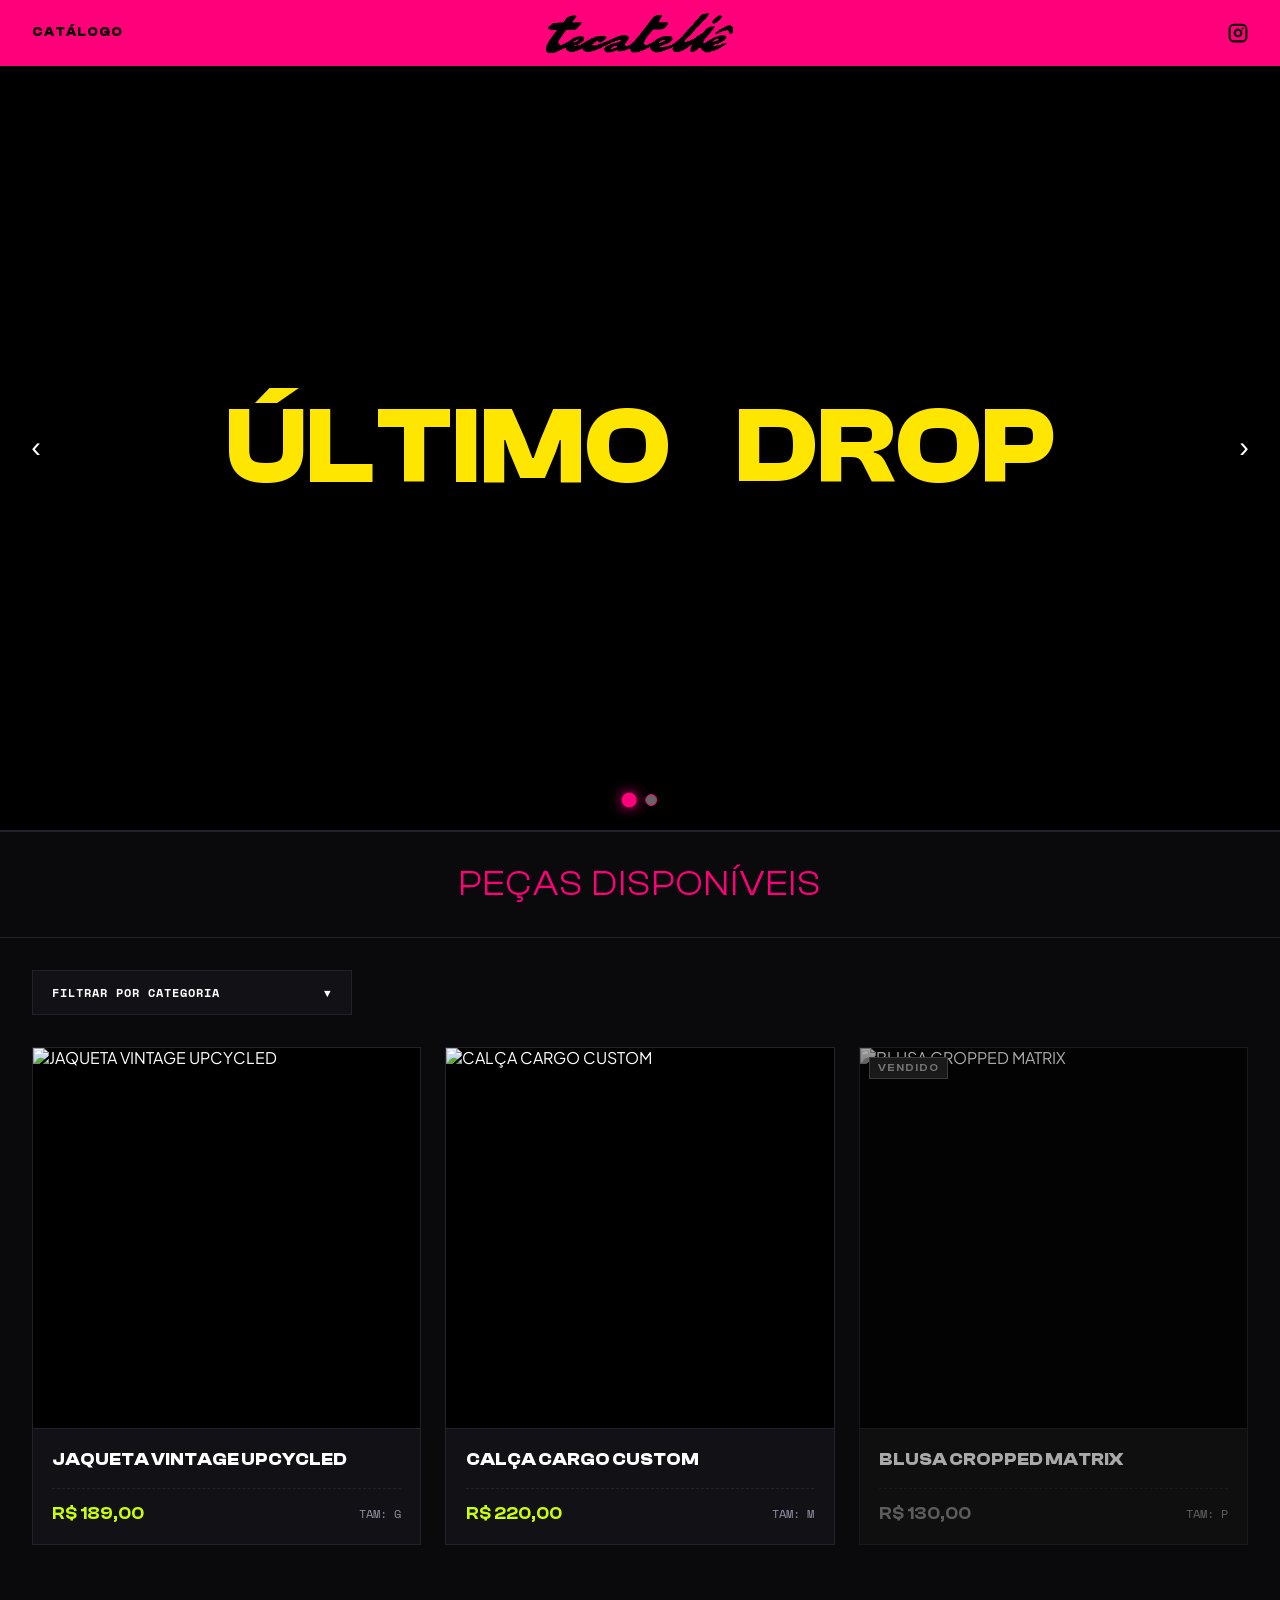
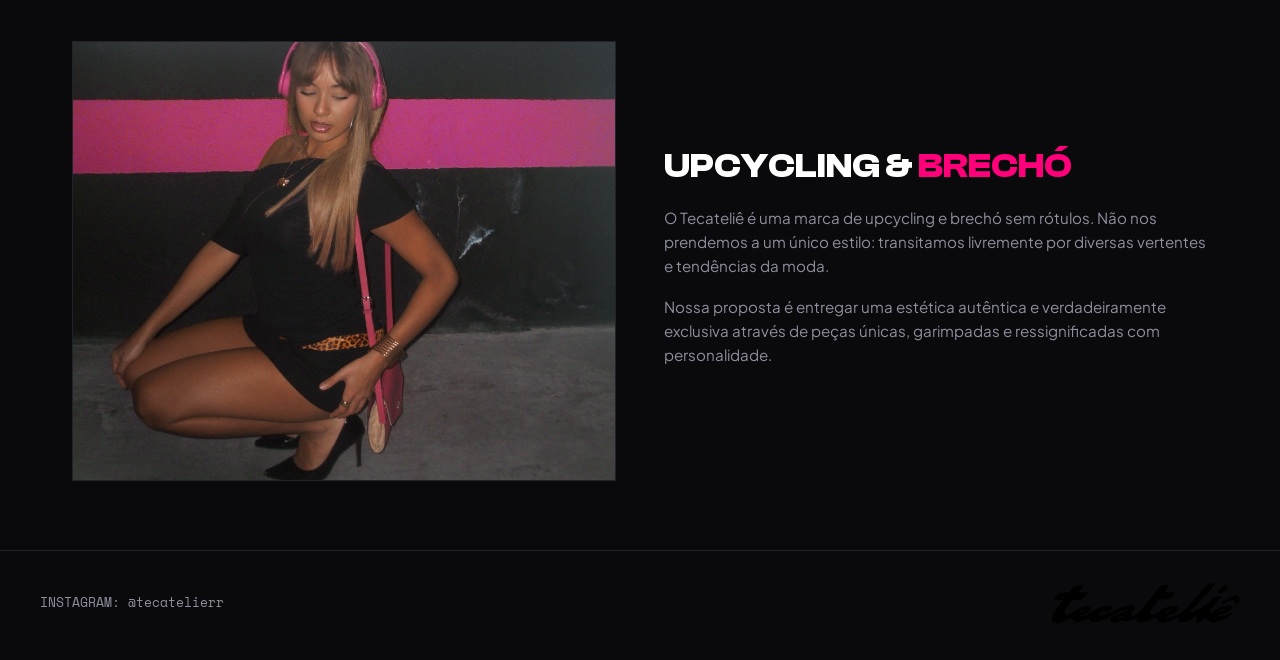
==== commit 03138e1e: "Add files via upload" ====
--- a/tecatelie/index.html
+++ b/tecatelie/index.html
@@ -3,8 +3,11 @@
 <head>
     <meta charset="UTF-8">
     <meta name="viewport" content="width=device-width, initial-scale=1.0, maximum-scale=1.0, user-scalable=no">
-    <title>Tecateliê | Y2K Upcycling & Streetwear</title>
-    <meta name="description" content="Coleção e peças exclusivas Tecateliê Upcycling. Estilo Y2K e streetwear nacional.">
+    <title>Tecateliê | Brechó & Upcycling</title>
+    <meta name="description" content="Tecateliê | Peças exclusivas de Brechó & Upcycling.">
+    <meta property="og:title" content="Tecateliê | Brechó & Upcycling">
+    <meta property="og:description" content="Tecateliê | Peças exclusivas de Brechó & Upcycling.">
+    <meta property="og:type" content="website">
     <!-- Google Fonts -->
     <link rel="preconnect" href="https://fonts.googleapis.com">
     <link rel="preconnect" href="https://fonts.gstatic.com" crossorigin>
@@ -32,12 +35,34 @@
         </div>
     </nav>
 
-    <!-- Giant Editorial Hero Banner -->
+    <!-- Giant Editorial Hero Banner Slider -->
     <section class="hero-section">
-        <img src="hero-model.jpg" alt="Tecateliê Streetwear" class="hero-image">
-        <div class="hero-overlay-content">
-            <h1 class="hero-giant-title">ÚLTIMO DROP</h1>
+        <div class="hero-slider">
+            <div class="hero-slide active" id="heroSlide1">
+                <video class="hero-video" autoplay muted loop playsinline preload="auto">
+                    <source src="IMG_3812.MOV" type="video/quicktime">
+                    <source src="IMG_3812.MOV" type="video/mp4">
+                    Seu navegador não suporta vídeo HTML5.
+                </video>
+                <div class="hero-overlay-content">
+                    <h1 class="hero-giant-title">ÚLTIMO &nbsp;&nbsp; DROP</h1>
+                </div>
+            </div>
+            <div class="hero-slide" id="heroSlide2">
+                <img src="hero-model.jpg" alt="Tecateliê Upcycling" class="hero-image">
+                <div class="hero-overlay-content">
+                    <h1 class="hero-giant-title">ÚLTIMAS &nbsp;&nbsp; PEÇAS</h1>
+                </div>
+            </div>
         </div>
+
+        <!-- Slider Controls -->
+        <div class="hero-slider-nav">
+            <button class="hero-slider-dot active" onclick="setHeroSlide(0)" aria-label="Slide 1"></button>
+            <button class="hero-slider-dot" onclick="setHeroSlide(1)" aria-label="Slide 2"></button>
+        </div>
+        <button class="hero-slider-arrow prev" onclick="prevHeroSlide()" aria-label="Slide anterior">‹</button>
+        <button class="hero-slider-arrow next" onclick="nextHeroSlide()" aria-label="Próximo slide">›</button>
     </section>
 
     <!-- Editorial Header Title -->
@@ -68,67 +93,12 @@
         </div>
     </section>
 
-    <!-- Product Showcase Area (Reveals on selection) -->
-    <section class="showcase-section" id="featured" style="display: none;">
-        <div class="showcase-grid">
-            <!-- Visual Left Column -->
-            <div class="showcase-visual">
-                <img src="" alt="Peça Destaque" id="showcaseMainImg" class="showcase-main-img">
-                <div class="showcase-thumbs-bar">
-                    <div class="thumb-item active" onclick="changeShowcaseImage(0)">
-                        <img src="" id="thumbImg1" alt="V1">
-                    </div>
-                    <div class="thumb-item" onclick="changeShowcaseImage(1)">
-                        <img src="" id="thumbImg2" alt="V2">
-                    </div>
-                    <div class="thumb-item" onclick="changeShowcaseImage(2)">
-                        <img src="" id="thumbImg3" alt="V3">
-                    </div>
-                </div>
-            </div>
 
-            <!-- Details Right Column -->
-            <div class="showcase-info">
-                <div>
-                    <span class="ticket-tag" id="showcaseCategory">TOPS</span>
-                    <h2 class="showcase-title" id="showcaseTitle">NOME DA PEÇA</h2>
-                    <div class="showcase-price-tag" id="showcasePrice">R$ 00,00</div>
-
-                    <div class="showcase-specs-list">
-                        <div class="spec-item">
-                            <label>TAMANHO</label>
-                            <span id="showcaseSize">G</span>
-                        </div>
-                        <div class="spec-item">
-                            <label>CONDIÇÃO</label>
-                            <span id="showcaseCondition">10/10</span>
-                        </div>
-                    </div>
-
-                    <div class="showcase-tabs-nav">
-                        <button class="tab-btn active" onclick="switchTab('desc')">DESCRIÇÃO</button>
-                        <button class="tab-btn" onclick="switchTab('comp')">COMPOSIÇÃO</button>
-                        <button class="tab-btn" onclick="switchTab('ship')">COMO COMPRAR</button>
-                    </div>
-
-                    <div class="tab-body" id="tabContent">
-                        Carregando detalhes...
-                    </div>
-                </div>
-
-                <div class="cta-buttons">
-                    <a href="#" target="_blank" class="btn-primary" id="igOrderBtn">
-                        FALAR NO INSTAGRAM DM ⚡
-                    </a>
-                </div>
-            </div>
-        </div>
-    </section>
 
     <!-- Methods / Editorial About Section -->
     <section class="methods-about-section" id="about">
         <div class="methods-photo-wrapper">
-            <img src="hero-model.jpg" alt="Editorial Tecateliê">
+            <img src="about-photo.jpg" alt="Editorial Tecateliê">
         </div>
         <div class="methods-text-box">
             <h2>UPCYCLING & <span>BRECHÓ</span></h2>
--- a/tecatelie/style.css
+++ b/tecatelie/style.css
@@ -1,4 +1,11 @@
-/* --- SDC / Cyberpunk Streetwear Editorial Theme --- */
+@font-face {
+    font-family: 'Clash Display';
+    src: url('ClashDisplay-Variable.ttf') format('truetype');
+    font-weight: 200 900;
+    font-style: normal;
+    font-display: swap;
+}
+
 :root {
     --bg-main: #0a0a0c;
     --bg-card: #121216;
@@ -10,7 +17,7 @@
     --border-dark: #22222a;
     --border-green: #ccff00;
     
-    --font-impact: 'Inter', sans-serif;
+    --font-impact: 'Clash Display', 'Inter', sans-serif;
     --font-mono: 'Space Mono', monospace;
     --font-body: 'Plus Jakarta Sans', sans-serif;
 }
@@ -105,7 +112,7 @@
     filter: brightness(0); /* Force black logo */
 }
 
-/* --- Giant Editorial Hero --- */
+/* --- Giant Editorial Hero Slider --- */
 .hero-section {
     position: relative;
     width: 100%;
@@ -119,6 +126,39 @@
     border-bottom: 1px solid var(--border-dark);
 }
 
+.hero-slider {
+    position: absolute;
+    inset: 0;
+    width: 100%;
+    height: 100%;
+}
+
+.hero-slide {
+    position: absolute;
+    inset: 0;
+    width: 100%;
+    height: 100%;
+    opacity: 0;
+    transition: opacity 0.8s ease-in-out;
+    pointer-events: none;
+    overflow: hidden;
+}
+
+.hero-slide.active {
+    opacity: 1;
+    pointer-events: auto;
+}
+
+.hero-video {
+    width: 100%;
+    height: 100%;
+    object-fit: cover;
+    object-position: center center;
+    transform: scale(1.15); /* Zoom effect on PC */
+    transition: transform 0.5s ease;
+    opacity: 0.85;
+}
+
 .hero-image {
     width: 100%;
     height: 100%;
@@ -136,20 +176,81 @@
     align-items: center;
     text-align: center;
     pointer-events: none;
-}
+    z-index: 10;
+}
+
+/* Slider Controls */
+.hero-slider-nav {
+    position: absolute;
+    bottom: 1.5rem;
+    left: 50%;
+    transform: translateX(-50%);
+    display: flex;
+    gap: 0.6rem;
+    z-index: 20;
+}
+
+.hero-slider-dot {
+    width: 12px;
+    height: 12px;
+    border-radius: 50%;
+    background-color: rgba(255, 255, 255, 0.4);
+    border: 1px solid var(--hot-pink);
+    cursor: pointer;
+    transition: all 0.3s;
+}
+
+.hero-slider-dot.active, .hero-slider-dot:hover {
+    background-color: var(--hot-pink);
+    transform: scale(1.25);
+    box-shadow: 0 0 10px var(--hot-pink);
+}
+
+.hero-slider-arrow {
+    position: absolute;
+    top: 50%;
+    transform: translateY(-50%);
+    background: transparent;
+    border: none;
+    outline: none;
+    box-shadow: none;
+    -webkit-appearance: none;
+    appearance: none;
+    color: #fff;
+    font-size: 1.8rem;
+    width: 40px;
+    height: 40px;
+    display: flex;
+    align-items: center;
+    justify-content: center;
+    cursor: pointer;
+    z-index: 20;
+    transition: color 0.2s, transform 0.2s;
+    user-select: none;
+    padding: 0;
+}
+
+.hero-slider-arrow:hover,
+.hero-slider-arrow:focus {
+    color: var(--hot-pink);
+    transform: translateY(-50%) scale(1.1);
+    outline: none;
+    box-shadow: none;
+}
+
+.hero-slider-arrow.prev { left: 1rem; }
+.hero-slider-arrow.next { right: 1rem; }
 
 .hero-giant-title {
-    font-family: var(--font-impact);
-    font-size: clamp(3.5rem, 9vw, 7.5rem);
-    font-weight: 900;
+    font-family: 'Clash Display', 'Inter', sans-serif;
+    font-size: clamp(3.2rem, 8.5vw, 7rem);
+    font-weight: 700;
     text-transform: uppercase;
     color: #FFE600;
-    letter-spacing: -2px;
-    line-height: 0.9;
-    text-shadow: 
-        0 0 10px rgba(255, 230, 0, 0.8),
-        0 0 20px rgba(255, 230, 0, 0.4),
-        0 0 30px rgba(0, 0, 0, 0.8);
+    letter-spacing: 1px;
+    line-height: 1.05;
+    -webkit-text-stroke: 0;
+    text-shadow: 0 4px 12px rgba(0, 0, 0, 0.7);
 }
 
 .hero-subtitle-box {
@@ -169,21 +270,25 @@
 
 /* --- Editorial Title Header --- */
 .editorial-header {
-    padding: 3rem 2rem 1.5rem;
+    padding: 2.2rem 1.5rem;
+    border-top: 1px solid var(--border-dark);
     border-bottom: 1px solid var(--border-dark);
     display: flex;
     align-items: center;
     justify-content: center;
     text-align: center;
+    line-height: 1;
 }
 
 .editorial-title {
     font-family: var(--font-impact);
-    font-size: 1.6rem;
-    font-weight: 900;
+    font-size: 2.2rem;
+    font-weight: 400;
     text-transform: uppercase;
-    letter-spacing: -1px;
+    letter-spacing: 2px;
     color: var(--hot-pink);
+    margin: 0;
+    padding: 0;
 }
 
 .editorial-title span {
@@ -209,10 +314,10 @@
     justify-content: space-between;
     align-items: center;
     background-color: var(--bg-card);
-    border: 1px solid var(--hot-pink);
+    border: 1px solid var(--border-dark);
     color: var(--text-main);
     font-family: var(--font-mono);
-    font-size: 0.85rem;
+    font-size: 0.75rem;
     font-weight: 700;
     padding: 0.8rem 1.2rem;
     cursor: pointer;
@@ -240,7 +345,7 @@
     left: 0;
     width: 100%;
     background-color: var(--bg-card);
-    border: 1px solid var(--hot-pink);
+    border: 1px solid var(--border-dark);
     border-top: none;
     list-style: none;
     z-index: 50;
@@ -254,7 +359,7 @@
 .filter-item {
     padding: 0.75rem 1.2rem;
     font-family: var(--font-mono);
-    font-size: 0.82rem;
+    font-size: 0.72rem;
     font-weight: 700;
     color: var(--text-muted);
     cursor: pointer;
@@ -358,9 +463,41 @@
 }
 
 .ticket-price {
+    font-family: 'Clash Display', 'Inter', sans-serif;
     font-size: 1.1rem;
-    font-weight: 700;
+    font-weight: 600;
     color: var(--acid-green);
+}
+
+.ticket-card.sold {
+    filter: grayscale(100%);
+    opacity: 0.65;
+}
+
+.ticket-card.sold .ticket-price {
+    color: #888888;
+}
+
+.sold-badge {
+    position: absolute;
+    top: 0.6rem;
+    left: 0.6rem;
+    background-color: rgba(10, 10, 12, 0.9);
+    color: var(--hot-pink);
+    border: 1px solid var(--hot-pink);
+    font-family: 'Clash Display', 'Inter', sans-serif;
+    font-size: 0.65rem;
+    font-weight: 600;
+    padding: 0.2rem 0.5rem;
+    letter-spacing: 1px;
+    z-index: 10;
+    text-transform: uppercase;
+}
+
+.ticket-card.sold .sold-badge {
+    background-color: #222226;
+    color: #aaaaaa;
+    border-color: #55555e;
 }
 
 .ticket-size {
@@ -446,9 +583,9 @@
 }
 
 .showcase-price-tag {
-    font-family: var(--font-mono);
+    font-family: 'Clash Display', 'Inter', sans-serif;
     font-size: 1.8rem;
-    font-weight: 700;
+    font-weight: 600;
     color: var(--acid-green);
     margin: 1rem 0;
 }
@@ -463,16 +600,17 @@
 }
 
 .spec-item label {
-    font-family: var(--font-mono);
-    font-size: 0.65rem;
+    font-family: 'Inter', sans-serif;
+    font-size: 0.7rem;
+    font-weight: 600;
     color: var(--text-muted);
     display: block;
 }
 
 .spec-item span {
-    font-family: var(--font-impact);
+    font-family: 'Inter', sans-serif;
     font-size: 1rem;
-    font-weight: 700;
+    font-weight: 800;
 }
 
 .showcase-tabs-nav {
@@ -486,8 +624,8 @@
     background: none;
     border: none;
     color: var(--text-muted);
-    font-family: var(--font-mono);
-    font-size: 0.8rem;
+    font-family: 'Inter', sans-serif;
+    font-size: 0.82rem;
     font-weight: 700;
     padding-bottom: 0.5rem;
     cursor: pointer;
@@ -500,7 +638,8 @@
 }
 
 .tab-body {
-    font-size: 0.9rem;
+    font-family: 'Inter', sans-serif;
+    font-size: 0.92rem;
     color: var(--text-muted);
     line-height: 1.6;
     min-height: 80px;
@@ -556,8 +695,9 @@
 
 .methods-photo-wrapper img {
     width: 100%;
-    height: 400px;
+    height: 440px;
     object-fit: cover;
+    object-position: center 30%;
     border: 1px solid var(--border-dark);
 }
 
@@ -648,23 +788,48 @@
         min-height: 300px;
     }
 
+    .hero-video {
+        transform: scale(1);
+    }
+
+    .hero-slider-arrow {
+        width: 28px;
+        height: 28px;
+        font-size: 1.1rem;
+        background: rgba(10, 10, 12, 0.6);
+    }
+
+    .hero-slider-arrow.prev { left: 0.5rem; }
+    .hero-slider-arrow.next { right: 0.5rem; }
+
+    .hero-slider-nav {
+        bottom: 0.8rem;
+    }
+
+    .hero-slider-dot {
+        width: 8px;
+        height: 8px;
+    }
+
     .hero-giant-title {
-        font-size: clamp(2.2rem, 8vw, 4.5rem);
-        letter-spacing: -1px;
+        font-size: clamp(2rem, 7.5vw, 4rem);
+        letter-spacing: 0.5px;
+        line-height: 1.15;
         padding: 0 0.8rem;
         width: 100%;
     }
 
     .editorial-header {
-        padding: 2rem 1rem 1rem;
+        padding: 1.6rem 1rem;
     }
 
     .editorial-title {
-        font-size: 1.2rem;
+        font-size: 1.5rem;
+        letter-spacing: 1px;
     }
 
     .catalog-section {
-        padding: 1.5rem 1rem;
+        padding: 1.2rem 0.5rem;
     }
 
     .filter-dropdown-wrapper {
@@ -673,12 +838,51 @@
     }
 
     .catalog-grid {
-        grid-template-columns: repeat(auto-fill, minmax(250px, 1fr));
-        gap: 1.2rem;
+        grid-template-columns: repeat(2, 1fr);
+        gap: 0.6rem;
     }
 
     .ticket-img-wrapper {
-        height: 320px;
+        height: 190px;
+    }
+
+    .ticket-content {
+        padding: 0.6rem 0.5rem;
+        gap: 0.35rem;
+    }
+
+    .ticket-tag {
+        font-size: 0.5rem;
+        padding: 0.15rem 0.35rem;
+    }
+
+    .ticket-title {
+        font-size: 0.75rem;
+        line-height: 1.15;
+        overflow: hidden;
+        text-overflow: ellipsis;
+        display: -webkit-box;
+        -webkit-line-clamp: 2;
+        -webkit-box-orient: vertical;
+    }
+
+    .ticket-footer {
+        padding-top: 0.4rem;
+        margin-top: 0.2rem;
+        gap: 0.2rem;
+    }
+
+    .ticket-price {
+        font-size: 0.8rem;
+    }
+
+    .ticket-size {
+        font-size: 0.6rem;
+    }
+
+    .ticket-buy-badge {
+        font-size: 0.55rem;
+        padding: 0.2rem 0.4rem;
     }
 
     .showcase-section {
@@ -742,4 +946,10 @@
         gap: 1.5rem;
         text-align: center;
     }
-}
+
+    .hero-slider-arrow {
+        font-size: 1.2rem;
+        width: 30px;
+        height: 30px;
+    }
+}
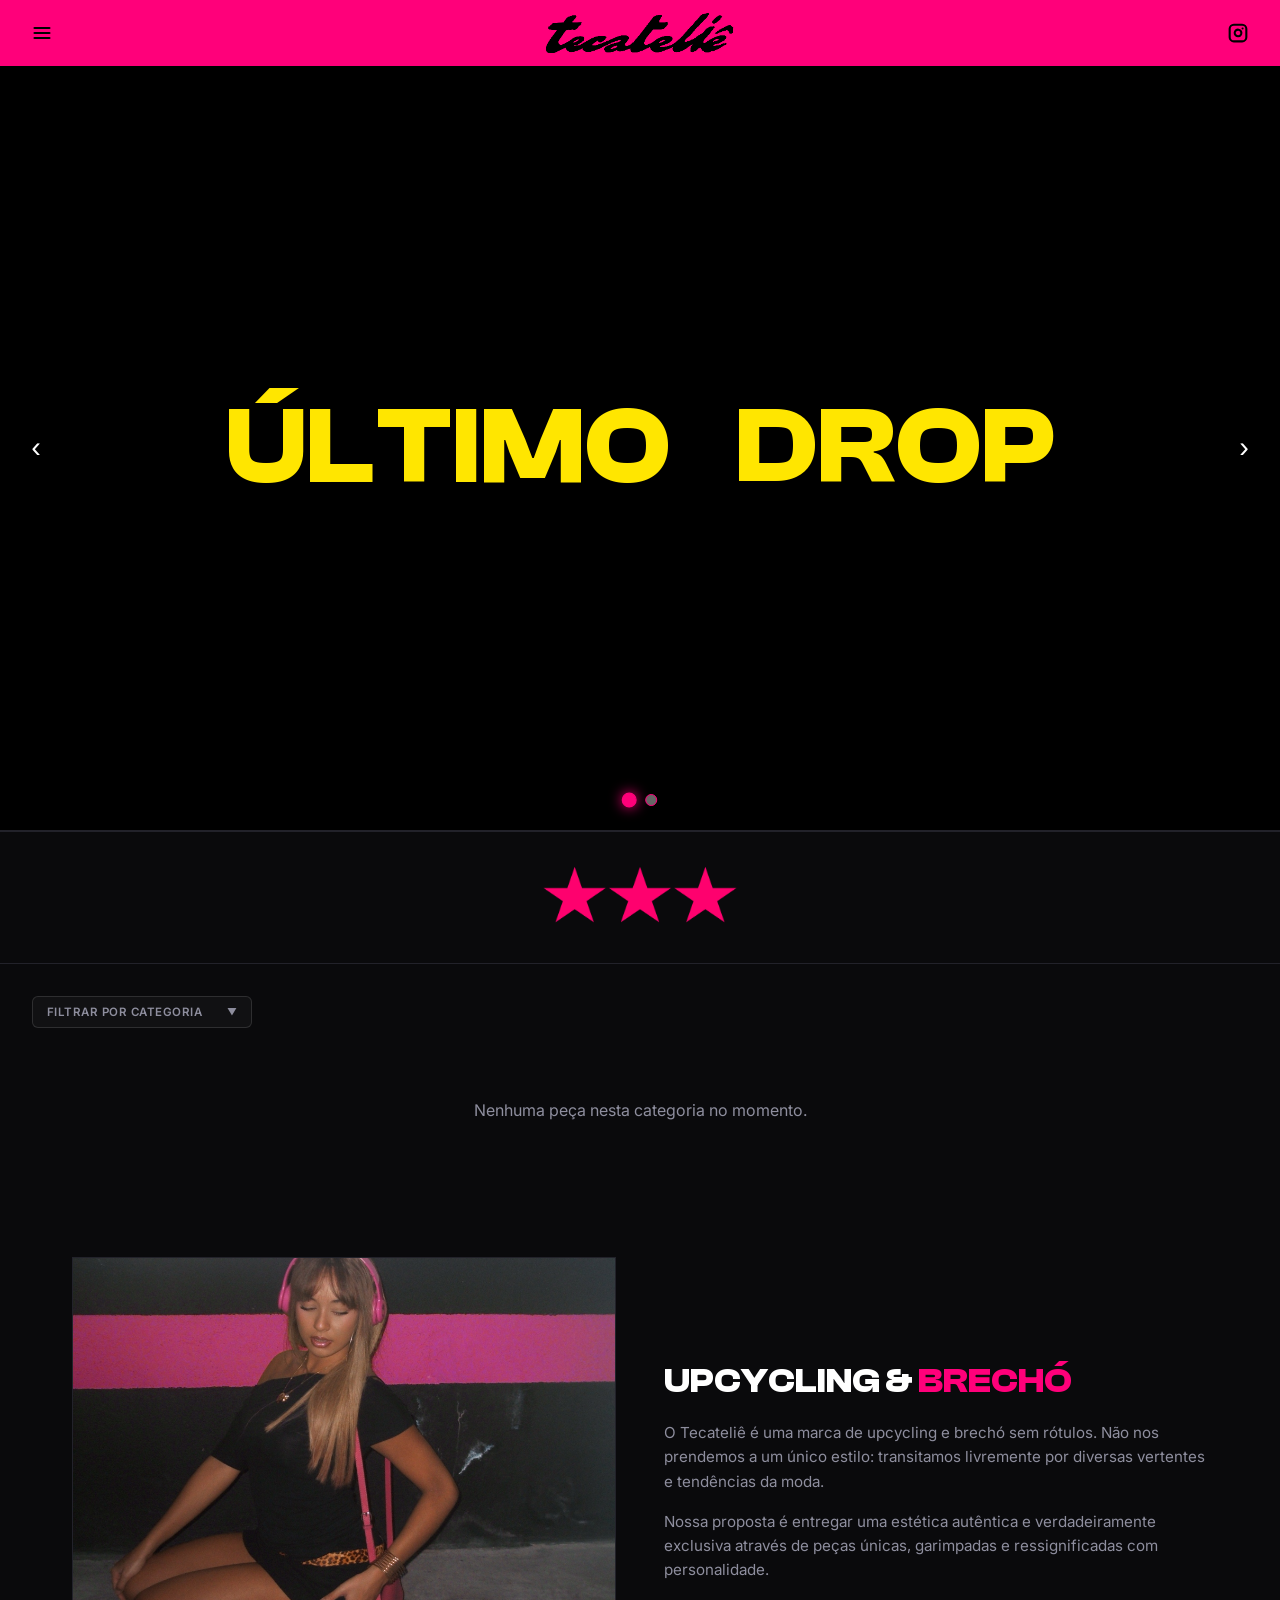
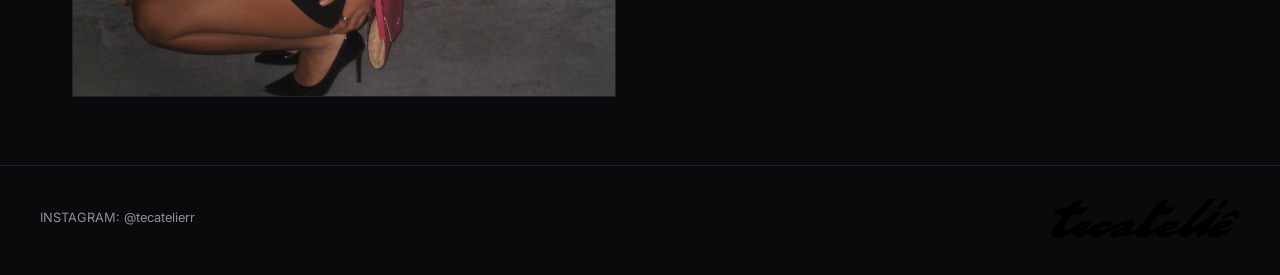
==== commit ceaa00eb: "Add files via upload" ====
--- a/tecatelie/index.html
+++ b/tecatelie/index.html
@@ -11,15 +11,66 @@
     <!-- Google Fonts -->
     <link rel="preconnect" href="https://fonts.googleapis.com">
     <link rel="preconnect" href="https://fonts.gstatic.com" crossorigin>
-    <link href="https://fonts.googleapis.com/css2?family=Inter:wght@800;900&family=Space+Mono:wght@400;700&family=Plus+Jakarta+Sans:wght@400;600;700&display=swap" rel="stylesheet">
+    <link href="https://fonts.googleapis.com/css2?family=Inter:wght@400;500;600;700;800;900&display=swap" rel="stylesheet">
     <link rel="stylesheet" href="style.css">
 </head>
 <body>
 
+    <!-- Slide-out Navigation Drawer -->
+    <div class="nav-drawer-overlay" id="navDrawerOverlay" onclick="closeNavDrawer()"></div>
+    <aside class="nav-drawer" id="navDrawer">
+        <div class="drawer-header">
+            <span class="drawer-title">MENU</span>
+            <button class="drawer-close-btn" id="drawerClose" onclick="closeNavDrawer()">✕</button>
+        </div>
+        <nav class="drawer-nav">
+            <a href="#about" class="drawer-link" onclick="closeNavDrawer()">SOBRE A MARCA</a>
+            
+            <div class="drawer-group">
+                <div class="drawer-group-title" onclick="toggleDrawerSubmenu()">
+                    <span>CATÁLOGO</span>
+                    <span class="sub-arrow" id="subArrow">▼</span>
+                </div>
+                <div class="drawer-submenu" id="drawerSubmenu">
+                    <a href="#catalog" class="drawer-sublink" onclick="selectDrawerCategory('all')">TODAS AS PEÇAS</a>
+                    
+                    <div class="drawer-nested">
+                        <div class="drawer-sublink drawer-parent" onclick="selectDrawerCategory('superior')">SUPERIOR</div>
+                        <div class="drawer-nested-list">
+                            <a href="#catalog" class="drawer-nested-item" onclick="selectDrawerCategory('jaquetas')">JAQUETAS</a>
+                            <a href="#catalog" class="drawer-nested-item" onclick="selectDrawerCategory('blusas')">BLUSAS</a>
+                        </div>
+                    </div>
+
+                    <div class="drawer-nested">
+                        <div class="drawer-sublink drawer-parent" onclick="selectDrawerCategory('inferior')">INFERIOR</div>
+                        <div class="drawer-nested-list">
+                            <a href="#catalog" class="drawer-nested-item" onclick="selectDrawerCategory('calcas')">CALÇAS</a>
+                            <a href="#catalog" class="drawer-nested-item" onclick="selectDrawerCategory('shorts')">SHORTS</a>
+                        </div>
+                    </div>
+
+                    <a href="#catalog" class="drawer-sublink" onclick="selectDrawerCategory('acessorios')">ACESSÓRIOS</a>
+                </div>
+            </div>
+        </nav>
+        <div class="drawer-footer">
+            <a href="https://instagram.com/tecatelierr" target="_blank" class="drawer-ig-btn">
+                INSTAGRAM @TECATELIERR
+            </a>
+        </div>
+    </aside>
+
     <!-- Header Navigation Bar -->
     <nav class="nav-bar">
         <div class="nav-links-left">
-            <a href="#catalog" class="nav-link">CATÁLOGO</a>
+            <button class="nav-link nav-icon-link" id="hamburgerBtn" title="Menu" onclick="openNavDrawer()" style="background:none; border:none; cursor:pointer;">
+                <svg class="nav-icon" viewBox="0 0 24 24" fill="none" stroke="currentColor" stroke-width="2.5" stroke-linecap="round" stroke-linejoin="round">
+                    <line x1="3" y1="12" x2="21" y2="12"></line>
+                    <line x1="3" y1="6" x2="21" y2="6"></line>
+                    <line x1="3" y1="18" x2="21" y2="18"></line>
+                </svg>
+            </button>
         </div>
         <div class="brand-logo-container">
             <img src="logo-black.png" alt="Tecateliê" class="brand-logo-main">
@@ -65,9 +116,9 @@
         <button class="hero-slider-arrow next" onclick="nextHeroSlide()" aria-label="Próximo slide">›</button>
     </section>
 
-    <!-- Editorial Header Title -->
+    <!-- Editorial Header Title (Três Estrelas) -->
     <div class="editorial-header" id="catalog">
-        <h2 class="editorial-title"><span>PEÇAS DISPONÍVEIS</span></h2>
+        <img src="three-stars-pink.png" alt="Estrelas Tecateliê" class="header-stars-img">
     </div>
 
     <!-- Catalog Filter & Ticket Grid -->
@@ -79,11 +130,12 @@
             </button>
             <ul class="filter-list" id="filterList">
                 <li class="filter-item active" data-filter="all">TODAS AS PEÇAS</li>
-                <li class="filter-item" data-filter="blusas">BLUSAS</li>
-                <li class="filter-item" data-filter="jaquetas">JAQUETAS</li>
-                <li class="filter-item" data-filter="calcas">CALÇAS</li>
-                <li class="filter-item" data-filter="shorts">SHORTS</li>
-                <li class="filter-item" data-filter="sapatos">SAPATOS</li>
+                <li class="filter-item" data-filter="superior">SUPERIOR (TODAS)</li>
+                <li class="filter-item filter-subitem" data-filter="jaquetas">— JAQUETAS</li>
+                <li class="filter-item filter-subitem" data-filter="blusas">— BLUSAS</li>
+                <li class="filter-item" data-filter="inferior">INFERIOR (TODAS)</li>
+                <li class="filter-item filter-subitem" data-filter="calcas">— CALÇAS</li>
+                <li class="filter-item filter-subitem" data-filter="shorts">— SHORTS</li>
                 <li class="filter-item" data-filter="acessorios">ACESSÓRIOS</li>
             </ul>
         </div>
@@ -119,6 +171,6 @@
         </div>
     </footer>
 
-    <script src="app.js"></script>
+    <script src="app.js?v=2"></script>
 </body>
 </html>
--- a/tecatelie/style.css
+++ b/tecatelie/style.css
@@ -18,8 +18,8 @@
     --border-green: #ccff00;
     
     --font-impact: 'Clash Display', 'Inter', sans-serif;
-    --font-mono: 'Space Mono', monospace;
-    --font-body: 'Plus Jakarta Sans', sans-serif;
+    --font-mono: 'Inter', sans-serif;
+    --font-body: 'Inter', sans-serif;
 }
 
 * {
@@ -97,6 +97,209 @@
 
 .nav-icon:hover {
     opacity: 0.7;
+}
+
+/* --- Navigation Drawer & Overlay --- */
+.nav-drawer-overlay {
+    position: fixed;
+    inset: 0;
+    background: rgba(0, 0, 0, 0.75);
+    backdrop-filter: blur(4px);
+    z-index: 998;
+    opacity: 0;
+    pointer-events: none;
+    transition: opacity 0.3s ease;
+}
+
+.nav-drawer-overlay.open {
+    opacity: 1;
+    pointer-events: auto;
+}
+
+.nav-drawer {
+    position: fixed;
+    top: 0;
+    left: 0;
+    width: 320px;
+    max-width: 85vw;
+    height: 100vh;
+    background-color: var(--bg-card);
+    border-right: 1px solid var(--border-dark);
+    z-index: 999;
+    transform: translateX(-100%);
+    transition: transform 0.3s cubic-bezier(0.16, 1, 0.3, 1);
+    display: flex;
+    flex-direction: column;
+    padding: 1.5rem;
+}
+
+.nav-drawer.open {
+    transform: translateX(0);
+}
+
+.drawer-header {
+    display: flex;
+    justify-content: space-between;
+    align-items: center;
+    padding-bottom: 1rem;
+    border-bottom: 1px solid var(--border-dark);
+    margin-bottom: 1.5rem;
+}
+
+.drawer-title {
+    font-family: var(--font-impact);
+    font-size: 1.3rem;
+    font-weight: 700;
+    color: var(--hot-pink);
+    letter-spacing: 1px;
+}
+
+.drawer-close-btn {
+    background: transparent;
+    border: none;
+    color: var(--text-main);
+    font-size: 1.5rem;
+    cursor: pointer;
+    padding: 0.3rem;
+    transition: color 0.2s;
+}
+
+.drawer-close-btn:hover {
+    color: var(--hot-pink);
+}
+
+.drawer-nav {
+    display: flex;
+    flex-direction: column;
+    gap: 1.25rem;
+    flex: 1;
+    overflow-y: auto;
+}
+
+.drawer-link {
+    font-family: var(--font-impact);
+    font-size: 1.1rem;
+    font-weight: 700;
+    color: var(--text-main);
+    text-decoration: none;
+    text-transform: uppercase;
+    letter-spacing: 1px;
+    transition: color 0.2s;
+}
+
+.drawer-link:hover {
+    color: var(--hot-pink);
+}
+
+.drawer-group-title {
+    font-family: var(--font-impact);
+    font-size: 1.1rem;
+    font-weight: 700;
+    color: var(--text-main);
+    text-transform: uppercase;
+    letter-spacing: 1px;
+    display: flex;
+    justify-content: space-between;
+    align-items: center;
+    cursor: pointer;
+}
+
+.drawer-group-title:hover {
+    color: var(--hot-pink);
+}
+
+.sub-arrow {
+    font-size: 0.7rem;
+    transition: transform 0.25s ease;
+}
+
+.drawer-submenu {
+    display: none;
+    flex-direction: column;
+    gap: 0.65rem;
+    padding-left: 0.5rem;
+    margin-top: 0.6rem;
+    border-left: none;
+}
+
+.drawer-submenu.open {
+    display: flex;
+}
+
+.drawer-sublink {
+    font-family: var(--font-body);
+    font-size: 0.85rem;
+    font-weight: 600;
+    color: var(--text-muted);
+    text-decoration: none;
+    transition: color 0.2s, transform 0.2s;
+}
+
+.drawer-sublink:hover {
+    color: var(--hot-pink);
+    transform: translateX(4px);
+}
+
+.drawer-nested {
+    display: flex;
+    flex-direction: column;
+    gap: 0.2rem;
+}
+
+.drawer-parent {
+    font-weight: 700 !important;
+    color: var(--text-main) !important;
+    cursor: pointer;
+}
+
+.drawer-nested-list {
+    display: flex;
+    flex-direction: column;
+    gap: 0.35rem;
+    padding-left: 0.8rem;
+    margin-top: 0.2rem;
+    margin-bottom: 0.3rem;
+    border-left: 1px solid rgba(255, 255, 255, 0.1);
+}
+
+.drawer-nested-item {
+    font-family: var(--font-body);
+    font-size: 0.78rem;
+    font-weight: 500;
+    color: var(--text-muted);
+    text-decoration: none;
+    transition: color 0.2s, transform 0.2s;
+}
+
+.drawer-nested-item:hover {
+    color: var(--hot-pink);
+    transform: translateX(4px);
+}
+
+.drawer-footer {
+    padding-top: 1.5rem;
+    border-top: 1px solid var(--border-dark);
+}
+
+.drawer-ig-btn {
+    display: block;
+    text-align: center;
+    background: var(--bg-card-highlight);
+    border: 1px solid var(--border-dark);
+    color: var(--text-main);
+    font-family: var(--font-body);
+    font-size: 0.8rem;
+    font-weight: 700;
+    padding: 0.8rem;
+    border-radius: 6px;
+    text-decoration: none;
+    letter-spacing: 1px;
+    transition: border-color 0.2s, color 0.2s;
+}
+
+.drawer-ig-btn:hover {
+    border-color: var(--hot-pink);
+    color: var(--hot-pink);
 }
 
 .brand-logo-container {
@@ -280,19 +483,13 @@
     line-height: 1;
 }
 
-.editorial-title {
-    font-family: var(--font-impact);
-    font-size: 2.2rem;
-    font-weight: 400;
-    text-transform: uppercase;
-    letter-spacing: 2px;
-    color: var(--hot-pink);
-    margin: 0;
-    padding: 0;
-}
-
-.editorial-title span {
-    color: var(--hot-pink);
+.header-stars-img {
+    height: 3.8rem;
+    width: auto;
+    max-width: 90%;
+    object-fit: contain;
+    display: block;
+    margin: 0 auto;
 }
 
 /* --- Catalog Section & Filter Dropdown --- */
@@ -305,7 +502,7 @@
 .filter-dropdown-wrapper {
     position: relative;
     margin-bottom: 2rem;
-    max-width: 320px;
+    max-width: 220px;
 }
 
 .filter-toggle-btn {
@@ -313,25 +510,29 @@
     display: flex;
     justify-content: space-between;
     align-items: center;
-    background-color: var(--bg-card);
-    border: 1px solid var(--border-dark);
-    color: var(--text-main);
-    font-family: var(--font-mono);
-    font-size: 0.75rem;
-    font-weight: 700;
-    padding: 0.8rem 1.2rem;
+    background-color: rgba(255, 255, 255, 0.03);
+    border: 1px solid rgba(255, 255, 255, 0.12);
+    border-radius: 6px;
+    color: var(--text-muted);
+    font-family: var(--font-body);
+    font-size: 0.72rem;
+    font-weight: 600;
+    padding: 0.5rem 0.85rem;
     cursor: pointer;
     text-transform: uppercase;
-    letter-spacing: 1px;
-    transition: background-color 0.2s;
+    letter-spacing: 0.5px;
+    transition: all 0.2s;
 }
 
 .filter-toggle-btn:hover {
-    background-color: var(--bg-card-highlight);
+    background-color: rgba(255, 255, 255, 0.07);
+    color: var(--text-main);
+    border-color: rgba(255, 255, 255, 0.25);
 }
 
 .filter-arrow {
-    font-size: 0.7rem;
+    font-size: 0.6rem;
+    color: var(--text-muted);
     transition: transform 0.25s;
 }
 
@@ -341,15 +542,17 @@
 
 .filter-list {
     position: absolute;
-    top: 100%;
+    top: calc(100% + 4px);
     left: 0;
     width: 100%;
-    background-color: var(--bg-card);
-    border: 1px solid var(--border-dark);
-    border-top: none;
+    background-color: #16161c;
+    border: 1px solid rgba(255, 255, 255, 0.12);
+    border-radius: 6px;
     list-style: none;
     z-index: 50;
     display: none;
+    overflow: hidden;
+    box-shadow: 0 8px 24px rgba(0,0,0,0.6);
 }
 
 .filter-list.open {
@@ -357,16 +560,26 @@
 }
 
 .filter-item {
-    padding: 0.75rem 1.2rem;
-    font-family: var(--font-mono);
-    font-size: 0.72rem;
-    font-weight: 700;
+    padding: 0.5rem 0.85rem;
+    font-family: var(--font-body);
+    font-size: 0.7rem;
+    font-weight: 600;
     color: var(--text-muted);
     cursor: pointer;
     text-transform: uppercase;
-    letter-spacing: 1px;
-    border-bottom: 1px solid var(--border-dark);
+    letter-spacing: 0.5px;
+    border-bottom: 1px solid rgba(255, 255, 255, 0.05);
     transition: background-color 0.15s, color 0.15s;
+}
+
+.filter-subitem {
+    padding-left: 1.4rem !important;
+    font-size: 0.65rem !important;
+    opacity: 0.85;
+}
+
+.filter-subitem:hover {
+    opacity: 1;
 }
 
 .filter-item:last-child {
@@ -796,7 +1009,10 @@
         width: 28px;
         height: 28px;
         font-size: 1.1rem;
-        background: rgba(10, 10, 12, 0.6);
+        background: transparent;
+        border: none;
+        outline: none;
+        box-shadow: none;
     }
 
     .hero-slider-arrow.prev { left: 0.5rem; }
@@ -820,12 +1036,11 @@
     }
 
     .editorial-header {
-        padding: 1.6rem 1rem;
-    }
-
-    .editorial-title {
-        font-size: 1.5rem;
-        letter-spacing: 1px;
+        padding: 1.4rem 1rem;
+    }
+
+    .header-stars-img {
+        height: 2.5rem;
     }
 
     .catalog-section {
@@ -833,8 +1048,13 @@
     }
 
     .filter-dropdown-wrapper {
-        max-width: 100%;
-        width: 100%;
+        max-width: 170px;
+        margin-bottom: 1.2rem;
+    }
+
+    .filter-toggle-btn {
+        padding: 0.4rem 0.65rem;
+        font-size: 0.65rem;
     }
 
     .catalog-grid {
